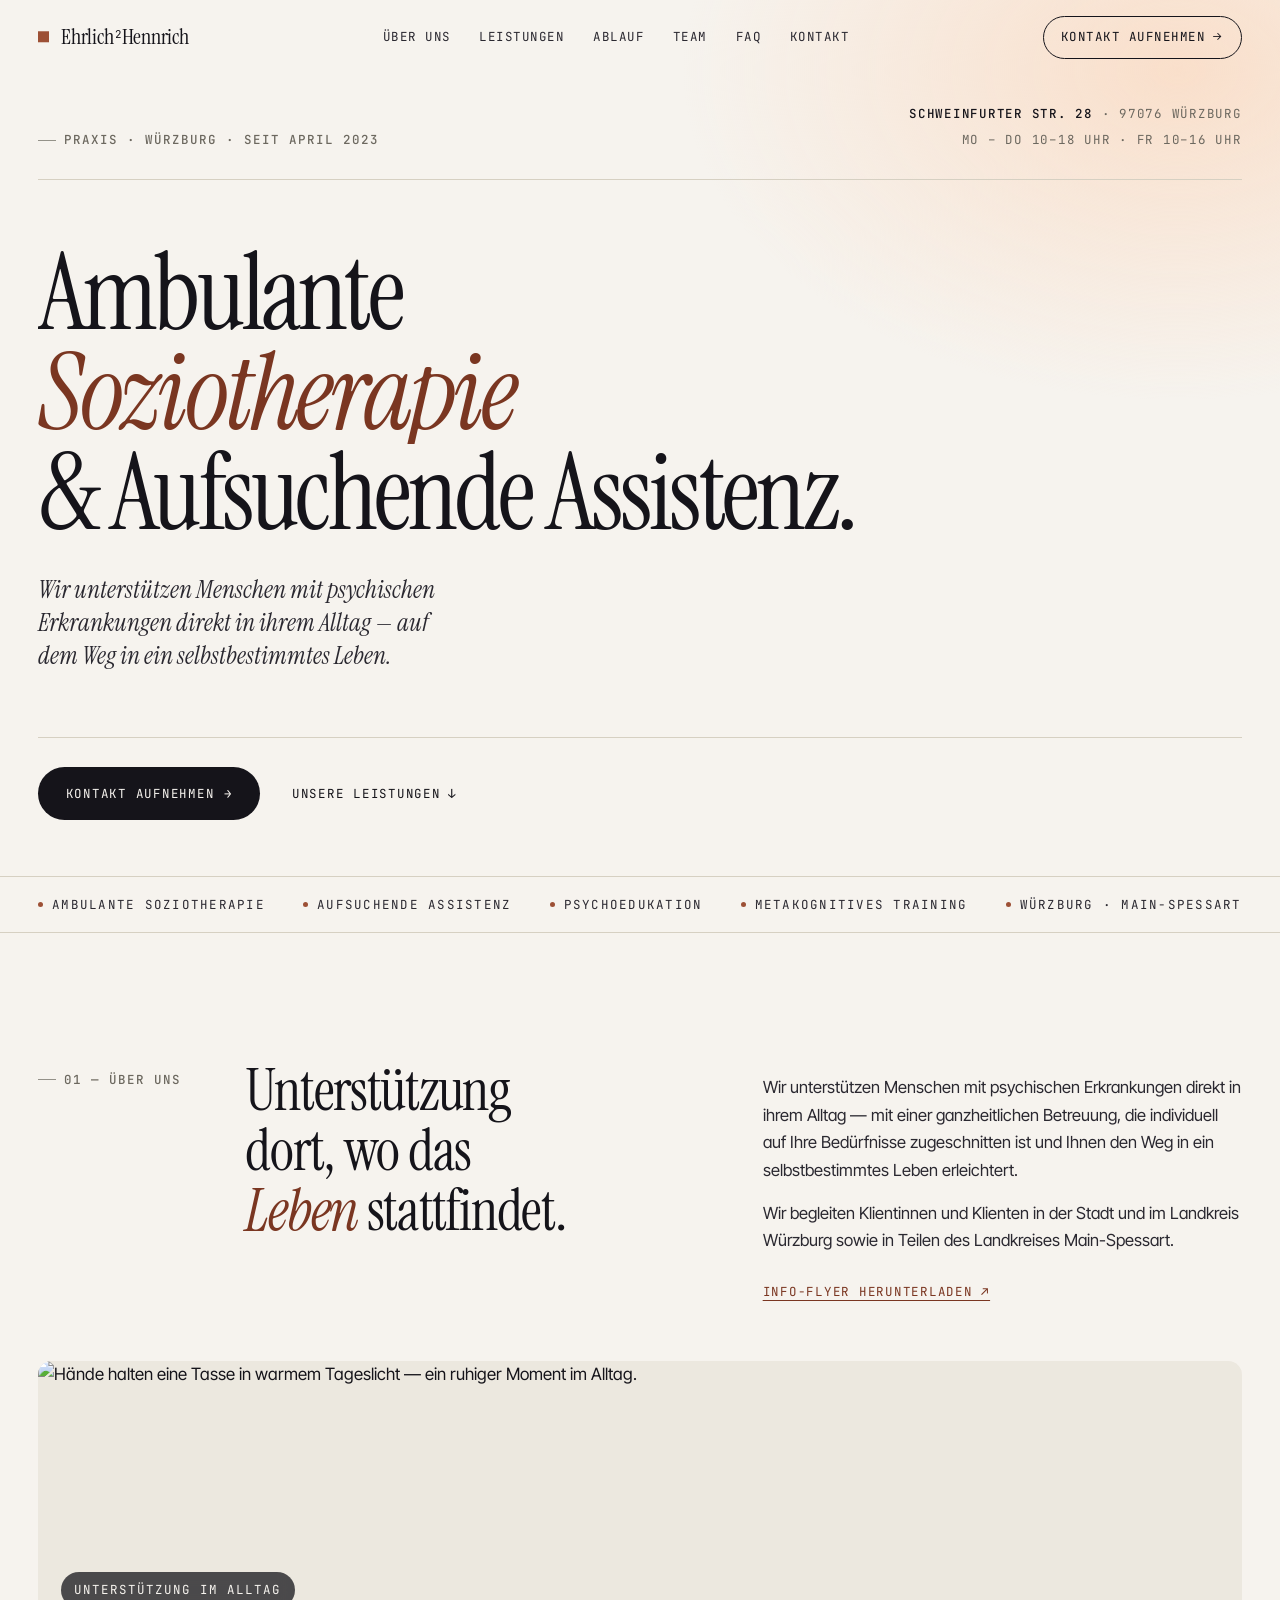
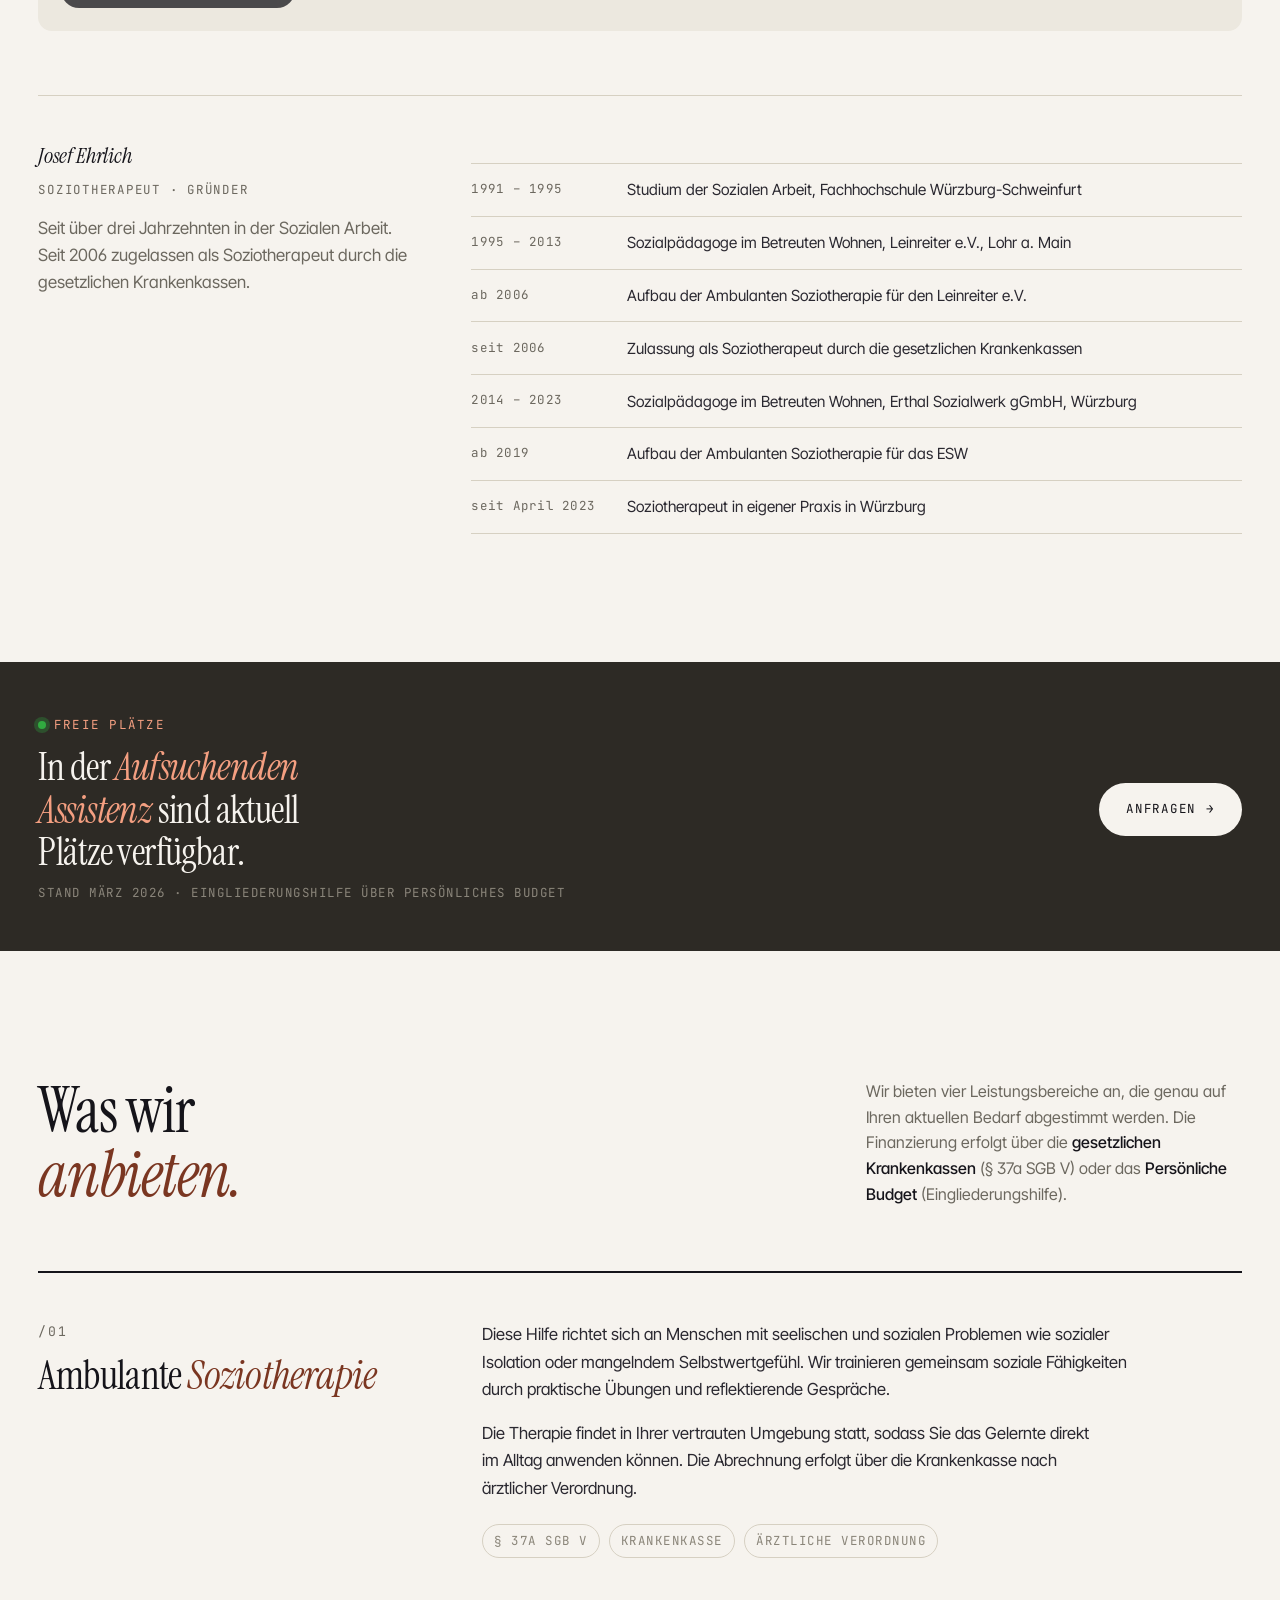
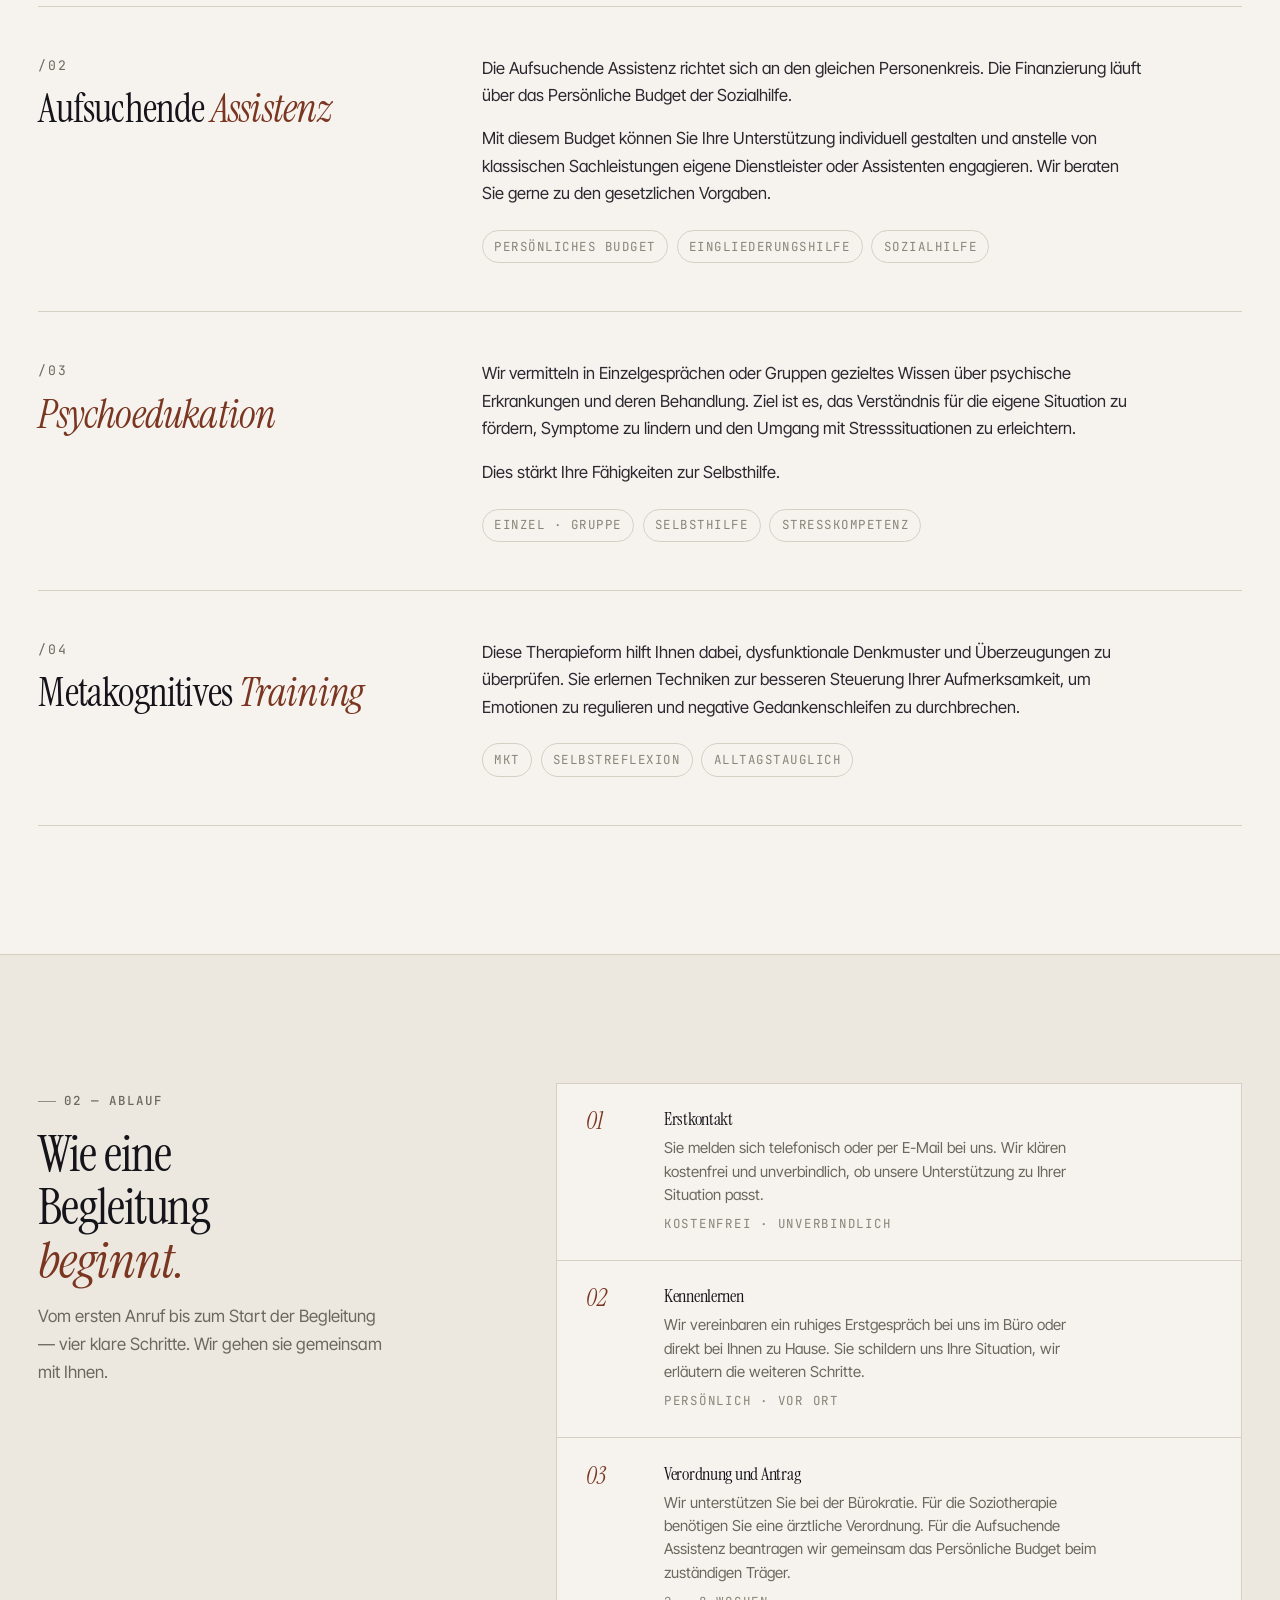
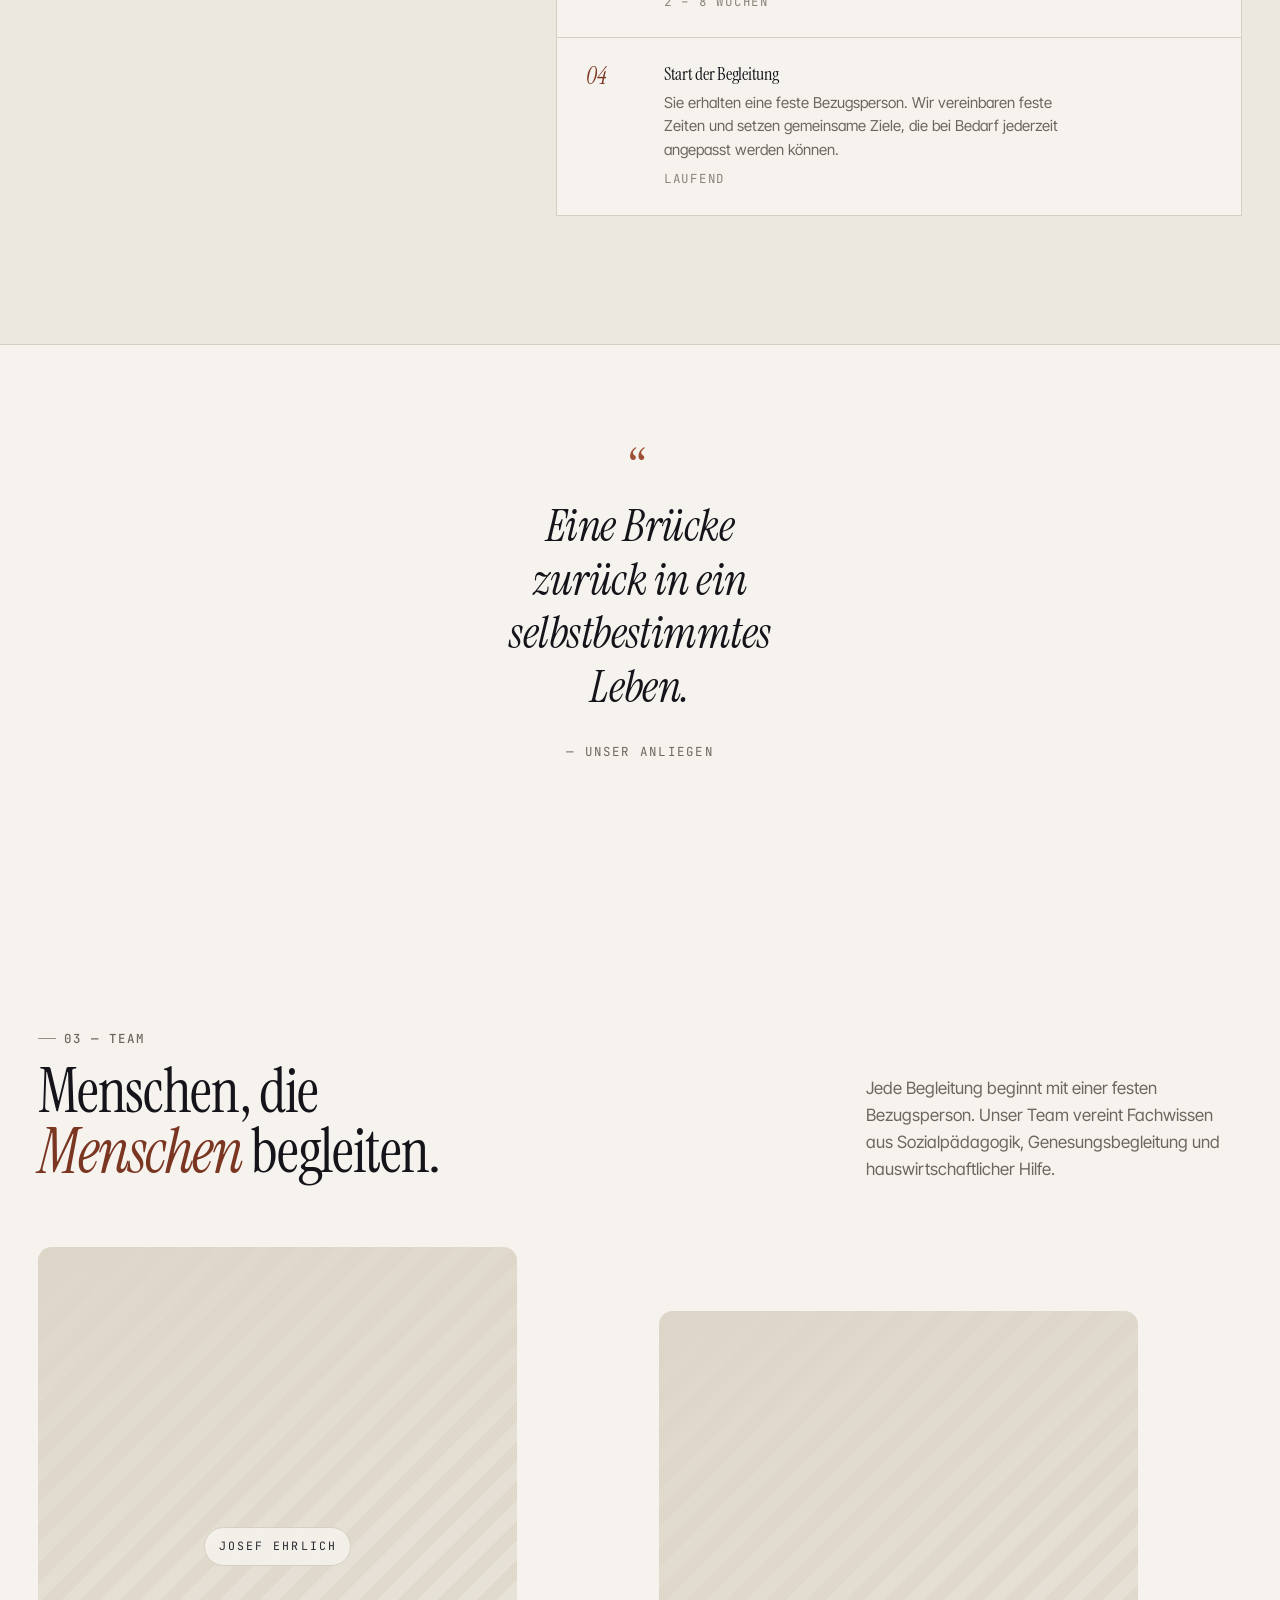
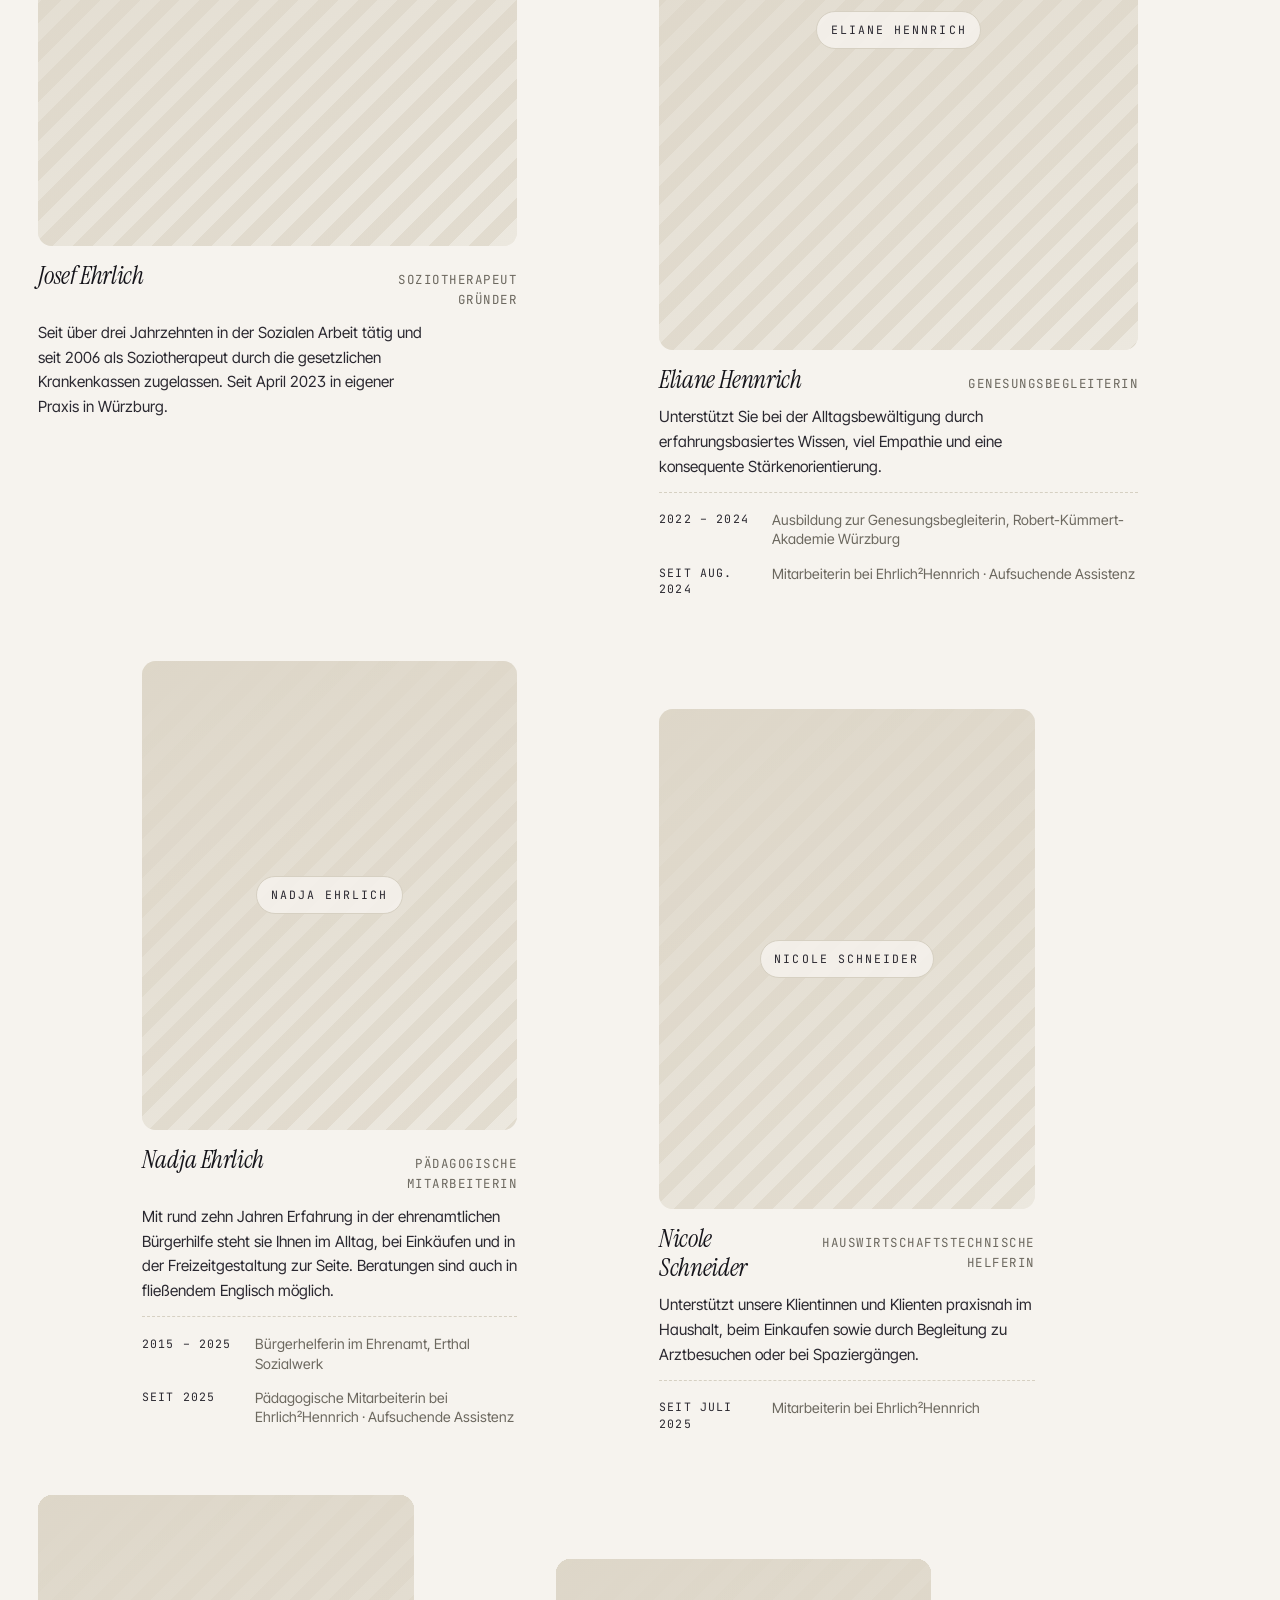
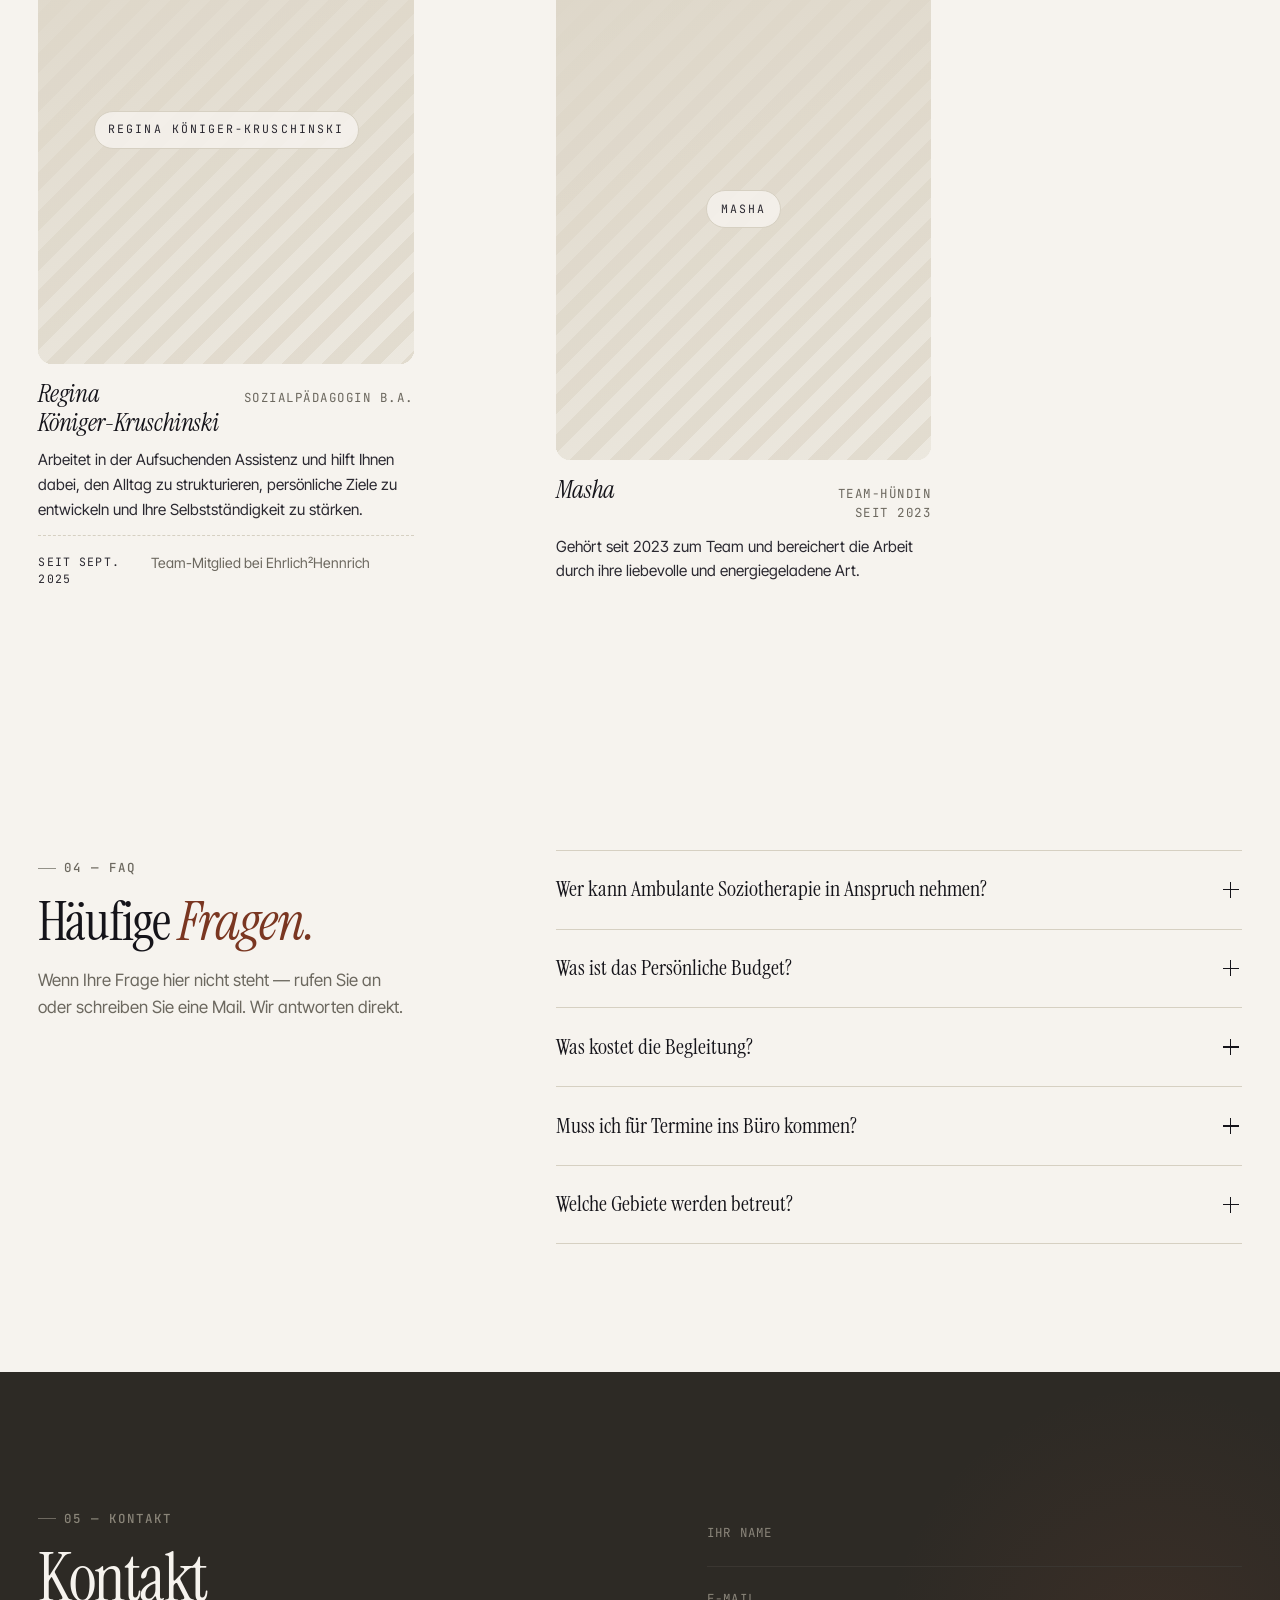
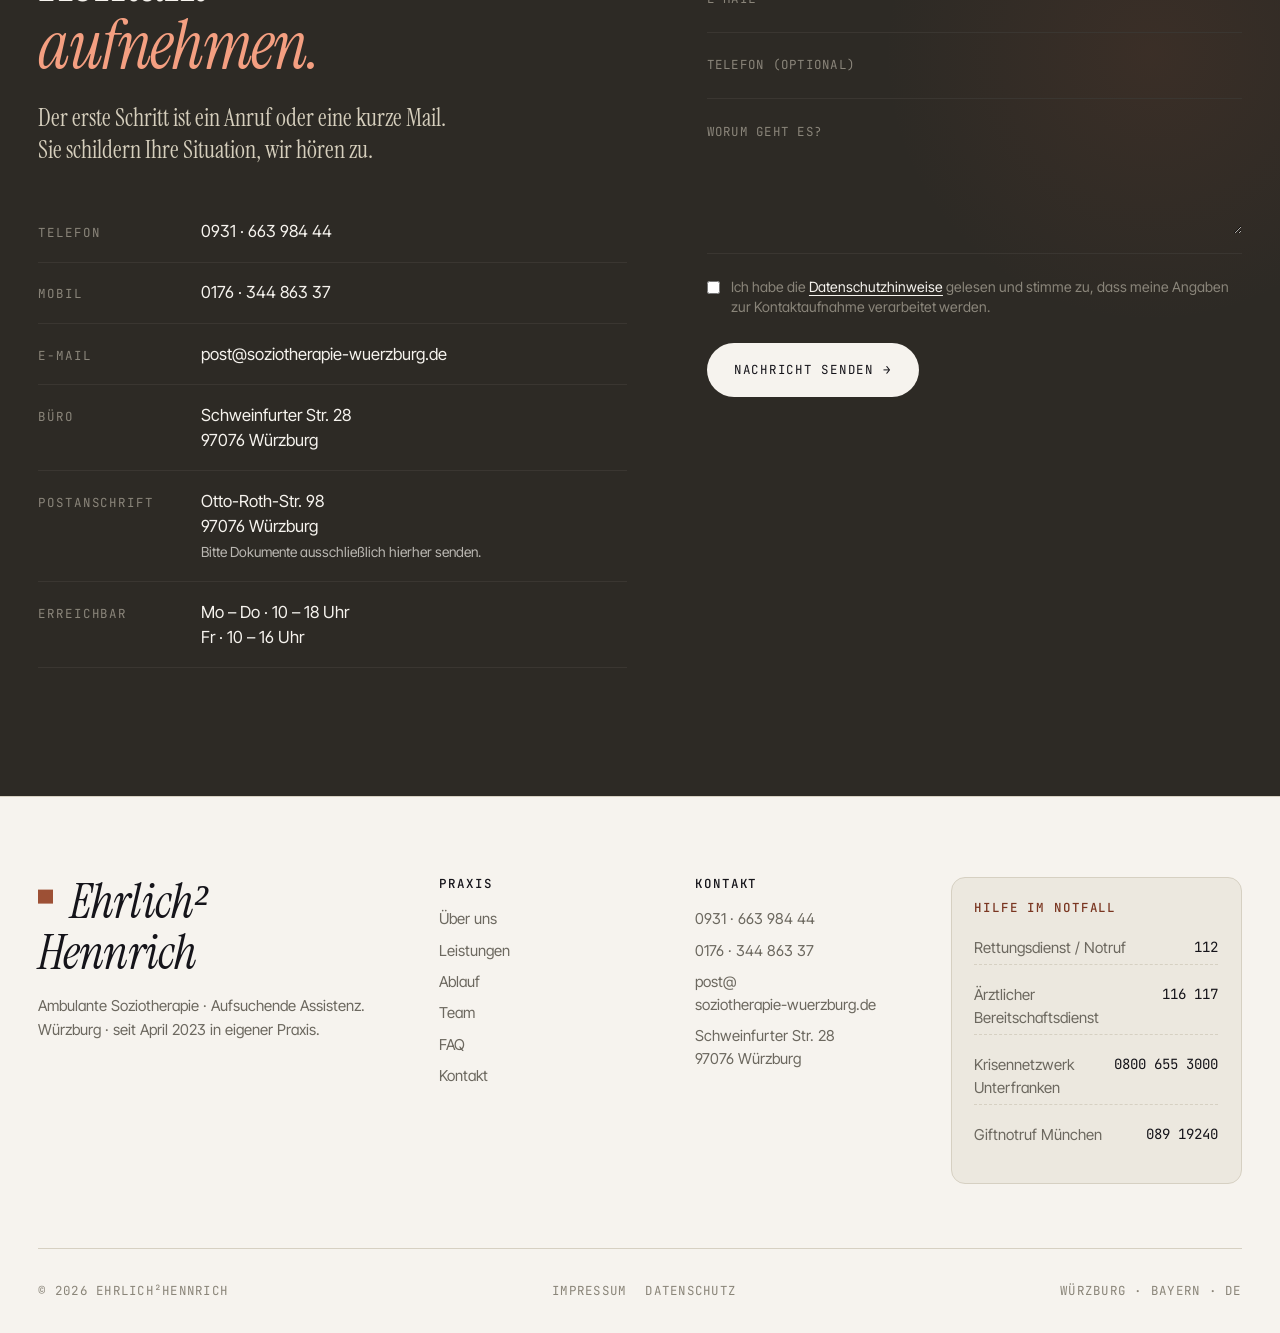
==== index.html @ b81508dc "Add files via upload" ====
<!doctype html>
<html lang="de">
  <head>
    <meta charset="UTF-8" />
    <meta name="viewport" content="width=device-width,initial-scale=1,viewport-fit=cover" />
    <title>Ehrlich²Hennrich — Ambulante Soziotherapie · Würzburg</title>
    <meta
      name="description"
      content="Ambulante Soziotherapie und Aufsuchende Assistenz in Würzburg. Begleitung im Alltag für Menschen mit psychischen Erkrankungen — Stadt und Landkreis Würzburg sowie Teile des Landkreises Main-Spessart."
    />
    <meta name="theme-color" content="#15141a" />

    <link rel="preconnect" href="https://fonts.googleapis.com" />
    <link rel="preconnect" href="https://fonts.gstatic.com" crossorigin />
    <link
      href="https://fonts.googleapis.com/css2?family=Instrument+Serif:ital@0;1&family=Inter+Tight:wght@400;500;600&family=JetBrains+Mono:wght@400;500&display=swap"
      rel="stylesheet"
    />

    <link rel="stylesheet" href="assets/css/site.css" />
  </head>
  <body>
    <!-- ================== HEADER ================== -->
    <header id="header" class="site-header">
      <nav class="nav" aria-label="Hauptnavigation">
        <a href="#top" class="logo" aria-label="Ehrlich²Hennrich — Startseite">
          <span class="sq" aria-hidden="true"></span>Ehrlich<sup>2</sup>Hennrich
        </a>
        <ul class="nav-links" id="navLinks">
          <li><a href="#about">Über uns</a></li>
          <li><a href="#leistungen">Leistungen</a></li>
          <li><a href="#ablauf">Ablauf</a></li>
          <li><a href="#team">Team</a></li>
          <li><a href="#faq">FAQ</a></li>
          <li><a href="#kontakt">Kontakt</a></li>
        </ul>
        <a href="#kontakt" class="nav-cta">Kontakt aufnehmen</a>
        <button class="burger" id="burger" aria-label="Menü öffnen" aria-expanded="false">
          <span></span><span></span><span></span>
        </button>
      </nav>
    </header>

    <!-- ================== HERO ================== -->
    <section class="hero" id="top">
      <div class="container">
        <div class="hero-top">
          <div class="left">
            <span class="eyebrow">Praxis · Würzburg · Seit April 2023</span>
          </div>
          <div class="right">
            <span><b>Schweinfurter Str. 28</b> · 97076 Würzburg</span>
            <span>Mo – Do 10–18 Uhr · Fr 10–16 Uhr</span>
          </div>
        </div>

        <div class="hero-headline">
          <h1>
            <span class="ln"><span>Ambulante</span></span>
            <span class="ln"><span><em>Soziotherapie</em></span></span>
            <span class="ln"><span>&amp; Aufsuchende Assistenz.</span></span>
          </h1>

          <p class="hero-lead reveal">
            Wir unterstützen Menschen mit psychischen Erkrankungen
            direkt in ihrem Alltag — auf dem Weg in ein selbstbestimmtes Leben.
          </p>
        </div>

        <div class="hero-foot reveal d1">
          <a href="#kontakt" class="btn btn-primary">
            Kontakt aufnehmen <span class="arr">→</span>
          </a>
          <a href="#leistungen" class="btn-link">Unsere Leistungen</a>
        </div>
      </div>
    </section>

    <!-- ================== TAG STRIP ================== -->
    <div class="tag-strip" aria-hidden="true">
      <div class="tag-strip-inner">
        <span class="pill">Ambulante Soziotherapie</span>
        <span class="pill">Aufsuchende Assistenz</span>
        <span class="pill">Psychoedukation</span>
        <span class="pill">Metakognitives Training</span>
        <span class="pill">Würzburg · Main-Spessart</span>
      </div>
    </div>


    <!-- ================== ÜBER UNS / APPROACH ================== -->
    <section id="about" class="approach">
      <div class="container">
        <div class="col-eyebrow"><span class="eyebrow">01 — Über uns</span></div>
        <div class="col-head">
          <h2 class="reveal">
            Unterstützung dort, wo das <em>Leben</em> stattfindet.
          </h2>
        </div>
        <div class="col-body">
          <p class="reveal d1">
            Wir unterstützen Menschen mit psychischen Erkrankungen
            direkt in ihrem Alltag — mit einer ganzheitlichen Betreuung,
            die individuell auf Ihre Bedürfnisse zugeschnitten ist und
            Ihnen den Weg in ein selbstbestimmtes Leben erleichtert.
          </p>
          <p class="reveal d2">
            Wir begleiten Klientinnen und Klienten in der Stadt und im
            Landkreis Würzburg sowie in Teilen des Landkreises Main-Spessart.
          </p>
          <p class="reveal d3" style="margin-top: 1.4rem;">
            <a href="https://drive.google.com/file/d/1LIPNJb8gRDfAdGiH6URKV86o5MUqcVG-/view?usp=drive_link"
               target="_blank" rel="noopener"
               style="font-family: var(--f-mono); font-size: var(--fs-xs); letter-spacing: .14em; text-transform: uppercase; color: var(--accent-ink); text-decoration: underline; text-underline-offset: 4px;">
              Info-Flyer herunterladen ↗
            </a>
          </p>
        </div>

        <!-- approach image -->
        <figure class="feature-image cinematic reveal" style="grid-column: 1 / -1; margin-top: 2.5rem;">
          <img
            src="https://images.unsplash.com/photo-1493809842364-78817add7ffb?w=2000&amp;q=80&amp;auto=format&amp;fit=crop"
            alt="Hände halten eine Tasse in warmem Tageslicht — ein ruhiger Moment im Alltag."
            loading="lazy"
          />
          <figcaption class="caption">Unterstützung im Alltag</figcaption>
        </figure>

        <div class="career">
          <div class="reveal">
            <h3>Josef Ehrlich</h3>
            <span class="sub">Soziotherapeut · Gründer</span>
            <p style="margin-top: .8rem; color: var(--muted); max-width: 38ch; line-height: 1.6;">
              Seit über drei Jahrzehnten in der Sozialen Arbeit. Seit 2006
              zugelassen als Soziotherapeut durch die gesetzlichen Krankenkassen.
            </p>
          </div>

          <ul class="reveal d1">
            <li><span class="yr">1991 – 1995</span><span>Studium der Sozialen Arbeit, Fachhochschule Würzburg-Schweinfurt</span></li>
            <li><span class="yr">1995 – 2013</span><span>Sozialpädagoge im Betreuten Wohnen, Leinreiter e.V., Lohr a. Main</span></li>
            <li><span class="yr">ab 2006</span><span>Aufbau der Ambulanten Soziotherapie für den Leinreiter e.V.</span></li>
            <li><span class="yr">seit 2006</span><span>Zulassung als Soziotherapeut durch die gesetzlichen Krankenkassen</span></li>
            <li><span class="yr">2014 – 2023</span><span>Sozialpädagoge im Betreuten Wohnen, Erthal Sozialwerk gGmbH, Würzburg</span></li>
            <li><span class="yr">ab 2019</span><span>Aufbau der Ambulanten Soziotherapie für das ESW</span></li>
            <li><span class="yr">seit April 2023</span><span>Soziotherapeut in eigener Praxis in Würzburg</span></li>
          </ul>
        </div>
      </div>
    </section>

    <!-- ================== AVAILABILITY BAND ================== -->
    <section class="availability" aria-label="Freie Plätze">
      <div class="container">
        <div>
          <span class="badge">Freie Plätze</span>
          <h3>In der <em>Aufsuchenden Assistenz</em> sind aktuell Plätze verfügbar.</h3>
          <div class="stand">Stand März 2026 · Eingliederungshilfe über Persönliches Budget</div>
        </div>
        <div class="cta">
          <a href="#kontakt" class="btn btn-light">
            Anfragen <span class="arr">→</span>
          </a>
        </div>
      </div>
    </section>

    <!-- ================== LEISTUNGEN ================== -->
    <section id="leistungen">
      <div class="container">
        <div class="services-head">
          <h2 class="reveal">
            Was wir<br /><em>anbieten.</em>
          </h2>
          <p class="meta reveal d1">
            Wir bieten vier Leistungsbereiche an, die genau auf Ihren
            aktuellen Bedarf abgestimmt werden. Die Finanzierung erfolgt
            über die <strong>gesetzlichen Krankenkassen</strong> (§ 37a SGB V)
            oder das <strong>Persönliche Budget</strong> (Eingliederungshilfe).
          </p>
        </div>

        <div class="services-list">
          <article class="service-detail reveal" id="soziotherapie">
            <header>
              <span class="num">/01</span>
              <h3>Ambulante <em>Soziotherapie</em></h3>
            </header>
            <div class="body">
              <p>
                Diese Hilfe richtet sich an Menschen mit seelischen und
                sozialen Problemen wie sozialer Isolation oder mangelndem
                Selbstwertgefühl. Wir trainieren gemeinsam soziale
                Fähigkeiten durch praktische Übungen und reflektierende
                Gespräche.
              </p>
              <p>
                Die Therapie findet in Ihrer vertrauten Umgebung statt,
                sodass Sie das Gelernte direkt im Alltag anwenden können.
                Die Abrechnung erfolgt über die Krankenkasse nach
                ärztlicher Verordnung.
              </p>
              <div class="tags">
                <span>§ 37a SGB V</span>
                <span>Krankenkasse</span>
                <span>Ärztliche Verordnung</span>
              </div>
            </div>
          </article>

          <article class="service-detail reveal" id="assistenz">
            <header>
              <span class="num">/02</span>
              <h3>Aufsuchende <em>Assistenz</em></h3>
            </header>
            <div class="body">
              <p>
                Die Aufsuchende Assistenz richtet sich an den gleichen
                Personenkreis. Die Finanzierung läuft über das
                Persönliche Budget der Sozialhilfe.
              </p>
              <p>
                Mit diesem Budget können Sie Ihre Unterstützung
                individuell gestalten und anstelle von klassischen
                Sachleistungen eigene Dienstleister oder Assistenten
                engagieren. Wir beraten Sie gerne zu den gesetzlichen
                Vorgaben.
              </p>
              <div class="tags">
                <span>Persönliches Budget</span>
                <span>Eingliederungshilfe</span>
                <span>Sozialhilfe</span>
              </div>
            </div>
          </article>

          <article class="service-detail reveal" id="psychoedukation">
            <header>
              <span class="num">/03</span>
              <h3><em>Psycho&shy;edukation</em></h3>
            </header>
            <div class="body">
              <p>
                Wir vermitteln in Einzelgesprächen oder Gruppen gezieltes
                Wissen über psychische Erkrankungen und deren Behandlung.
                Ziel ist es, das Verständnis für die eigene Situation zu
                fördern, Symptome zu lindern und den Umgang mit
                Stress&shy;situationen zu erleichtern.
              </p>
              <p>
                Dies stärkt Ihre Fähigkeiten zur Selbsthilfe.
              </p>
              <div class="tags">
                <span>Einzel · Gruppe</span>
                <span>Selbsthilfe</span>
                <span>Stress&shy;kompetenz</span>
              </div>
            </div>
          </article>

          <article class="service-detail reveal" id="mkt">
            <header>
              <span class="num">/04</span>
              <h3>Metakognitives <em>Training</em></h3>
            </header>
            <div class="body">
              <p>
                Diese Therapieform hilft Ihnen dabei, dysfunktionale
                Denkmuster und Überzeugungen zu überprüfen. Sie erlernen
                Techniken zur besseren Steuerung Ihrer Aufmerksamkeit,
                um Emotionen zu regulieren und negative Gedanken&shy;schleifen
                zu durchbrechen.
              </p>
              <div class="tags">
                <span>MKT</span>
                <span>Selbstreflexion</span>
                <span>Alltagstauglich</span>
              </div>
            </div>
          </article>
        </div>
      </div>
    </section>

    <!-- ================== PROCESS ================== -->
    <section id="ablauf" class="process">
      <div class="container">
        <div class="col-head">
          <span class="eyebrow">02 — Ablauf</span>
          <h2 class="reveal">
            Wie eine Begleitung <em>beginnt.</em>
          </h2>
          <p class="reveal d1">
            Vom ersten Anruf bis zum Start der Begleitung — vier klare
            Schritte. Wir gehen sie gemeinsam mit Ihnen.
          </p>
        </div>

        <div class="steps">
          <div class="step reveal" style="border-radius: 0px">
            <div class="num">01</div>
            <div>
              <h4>Erstkontakt</h4>
              <p>
                Sie melden sich telefonisch oder per E-Mail bei uns.
                Wir klären kostenfrei und unverbindlich, ob unsere
                Unterstützung zu Ihrer Situation passt.
              </p>
              <div class="when">Kostenfrei · Unverbindlich</div>
            </div>
          </div>
          <div class="step reveal d1">
            <div class="num">02</div>
            <div>
              <h4>Kennenlernen</h4>
              <p>
                Wir vereinbaren ein ruhiges Erstgespräch bei uns im
                Büro oder direkt bei Ihnen zu Hause. Sie schildern
                uns Ihre Situation, wir erläutern die weiteren Schritte.
              </p>
              <div class="when">Persönlich · Vor Ort</div>
            </div>
          </div>
          <div class="step reveal d2">
            <div class="num">03</div>
            <div>
              <h4>Verordnung und Antrag</h4>
              <p>
                Wir unterstützen Sie bei der Bürokratie. Für die
                Soziotherapie benötigen Sie eine ärztliche Verordnung.
                Für die Aufsuchende Assistenz beantragen wir gemeinsam
                das Persönliche Budget beim zuständigen Träger.
              </p>
              <div class="when">2 – 8 Wochen</div>
            </div>
          </div>
          <div class="step reveal d3">
            <div class="num">04</div>
            <div>
              <h4>Start der Begleitung</h4>
              <p>
                Sie erhalten eine feste Bezugsperson. Wir vereinbaren
                feste Zeiten und setzen gemeinsame Ziele, die bei Bedarf
                jederzeit angepasst werden können.
              </p>
              <div class="when">Laufend</div>
            </div>
          </div>
        </div>
      </div>
    </section>

    <!-- ================== QUOTE ================== -->
    <section class="quote-band" aria-label="Leitsatz">
      <div class="container">
        <blockquote class="quote reveal">
          <span class="mark" aria-hidden="true">“</span>
          <p>
            Eine Brücke zurück in ein <em>selbstbestimmtes Leben.</em>
          </p>
          <span class="by">— Unser Anliegen</span>
        </blockquote>
      </div>
    </section>

    <!-- ================== TEAM ================== -->
    <section id="team" class="team">
      <div class="container">
        <div class="head">
          <div class="left">
            <span class="eyebrow">03 — Team</span>
            <h2 class="reveal">
              Menschen, die<br /><em>Menschen</em> begleiten.
            </h2>
          </div>
          <div class="right reveal d1">
            <p>
              Jede Begleitung beginnt mit einer festen Bezugsperson.
              Unser Team vereint Fachwissen aus Sozialpädagogik,
              Genesungs&shy;begleitung und hauswirtschaftlicher Hilfe.
            </p>
          </div>
        </div>

        <div class="team-grid">
          <article class="member reveal">
            <div class="portrait">
              <div class="ph"><span class="lbl">Josef Ehrlich</span></div>
            </div>
            <div class="info">
              <h3>Josef Ehrlich</h3>
              <span class="role">Soziotherapeut<br />Gründer</span>
            </div>
            <p class="bio">
              Seit über drei Jahrzehnten in der Sozialen Arbeit tätig
              und seit 2006 als Soziotherapeut durch die gesetzlichen
              Krankenkassen zugelassen. Seit April 2023 in eigener
              Praxis in Würzburg.
            </p>
          </article>

          <article class="member reveal d1">
            <div class="portrait tall">
              <div class="ph"><span class="lbl">Eliane Hennrich</span></div>
            </div>
            <div class="info">
              <h3>Eliane Hennrich</h3>
              <span class="role">Genesungs&shy;&shy;begleiterin</span>
            </div>
            <p class="bio">
              Unterstützt Sie bei der Alltagsbewältigung durch
              erfahrungs&shy;basiertes Wissen, viel Empathie und eine
              konsequente Stärken&shy;orientierung.
            </p>
            <ul class="member-cv">
              <li><span class="yr">2022 – 2024</span><span>Ausbildung zur Genesungs&shy;begleiterin, Robert-Kümmert-Akademie Würzburg</span></li>
              <li><span class="yr">seit Aug. 2024</span><span>Mitarbeiterin bei Ehrlich²Hennrich · Aufsuchende Assistenz</span></li>
            </ul>
          </article>

          <article class="member reveal d2">
            <div class="portrait">
              <div class="ph"><span class="lbl">Nadja Ehrlich</span></div>
            </div>
            <div class="info">
              <h3>Nadja Ehrlich</h3>
              <span class="role">Pädagogische<br />Mitarbeiterin</span>
            </div>
            <p class="bio">
              Mit rund zehn Jahren Erfahrung in der ehrenamtlichen
              Bürgerhilfe steht sie Ihnen im Alltag, bei Einkäufen und
              in der Freizeit&shy;gestaltung zur Seite. Beratungen sind
              auch in fließendem Englisch möglich.
            </p>
            <ul class="member-cv">
              <li><span class="yr">2015 – 2025</span><span>Bürger&shy;helferin im Ehrenamt, Erthal Sozialwerk</span></li>
              <li><span class="yr">seit 2025</span><span>Pädagogische Mitarbeiterin bei Ehrlich²Hennrich · Aufsuchende Assistenz</span></li>
            </ul>
          </article>

          <article class="member reveal d3">
            <div class="portrait tall">
              <div class="ph"><span class="lbl">Nicole Schneider</span></div>
            </div>
            <div class="info">
              <h3>Nicole Schneider</h3>
              <span class="role">Hauswirtschafts&shy;technische Helferin</span>
            </div>
            <p class="bio">
              Unterstützt unsere Klientinnen und Klienten praxisnah im
              Haushalt, beim Einkaufen sowie durch Begleitung zu
              Arztbesuchen oder bei Spaziergängen.
            </p>
            <ul class="member-cv">
              <li><span class="yr">seit Juli 2025</span><span>Mitarbeiterin bei Ehrlich²Hennrich</span></li>
            </ul>
          </article>

          <article class="member reveal">
            <div class="portrait">
              <div class="ph"><span class="lbl">Regina Königer-Kruschinski</span></div>
            </div>
            <div class="info">
              <h3>Regina<br />Königer-Kruschinski</h3>
              <span class="role">Sozialpädagogin B.A.</span>
            </div>
            <p class="bio">
              Arbeitet in der Aufsuchenden Assistenz und hilft Ihnen
              dabei, den Alltag zu strukturieren, persönliche Ziele zu
              entwickeln und Ihre Selbst&shy;ständigkeit zu stärken.
            </p>
            <ul class="member-cv">
              <li><span class="yr">seit Sept. 2025</span><span>Team-Mitglied bei Ehrlich²Hennrich</span></li>
            </ul>
          </article>

          <article class="member reveal d1">
            <div class="portrait tall">
              <div class="ph"><span class="lbl">Masha</span></div>
            </div>
            <div class="info">
              <h3>Masha</h3>
              <span class="role">Team-Hündin<br />seit 2023</span>
            </div>
            <p class="bio">
              Gehört seit 2023 zum Team und bereichert die Arbeit durch
              ihre liebevolle und energie&shy;geladene Art.
            </p>
          </article>
        </div>
      </div>
    </section>

    <!-- ================== FAQ ================== -->
    <section id="faq" class="faq">
      <div class="container">
        <div class="col-head">
          <span class="eyebrow">04 — FAQ</span>
          <h2 class="reveal" style="margin-top:1rem">
            Häufige <em>Fragen.</em>
          </h2>
          <p class="sub reveal d1">
            Wenn Ihre Frage hier nicht steht — rufen Sie an oder schreiben
            Sie eine Mail. Wir antworten direkt.
          </p>
        </div>

        <div class="col-list">
          <details class="qa">
            <summary>
              <span>Wer kann Ambulante Soziotherapie in Anspruch nehmen?</span>
              <span class="toggle" aria-hidden="true"></span>
            </summary>
            <div class="ans">
              Menschen mit seelischen und sozialen Problemen. Die
              Soziotherapie wird über die gesetzliche Krankenkasse
              finanziert und setzt eine ärztliche Verordnung voraus.
            </div>
          </details>
          <details class="qa">
            <summary>
              <span>Was ist das Persönliche Budget?</span>
              <span class="toggle" aria-hidden="true"></span>
            </summary>
            <div class="ans">
              Eine Leistung, die meist von der Sozialhilfe bereitgestellt
              wird und anstelle von Sachleistungen gewährt wird. Sie
              können damit individuelle Hilfen wie Assistenzen oder
              Fahrdienste eigenverantwortlich finanzieren.
            </div>
          </details>
          <details class="qa">
            <summary>
              <span>Was kostet die Begleitung?</span>
              <span class="toggle" aria-hidden="true"></span>
            </summary>
            <div class="ans">
              Für Sie fallen in der Regel keine Kosten an. Wir helfen
              Ihnen umfassend bei der Beantragung der entsprechenden
              Mittel über die Krankenkasse oder das Persönliche Budget.
            </div>
          </details>
          <details class="qa">
            <summary>
              <span>Muss ich für Termine ins Büro kommen?</span>
              <span class="toggle" aria-hidden="true"></span>
            </summary>
            <div class="ans">
              Nein. Unsere Hilfen sind aufsuchende Leistungen. Wir
              besuchen Sie zu Hause oder treffen uns an einem Ort, an
              dem Sie sich wohlfühlen. Termine in unserem Büro sind
              selbstverständlich ebenfalls möglich.
            </div>
          </details>
          <details class="qa">
            <summary>
              <span>Welche Gebiete werden betreut?</span>
              <span class="toggle" aria-hidden="true"></span>
            </summary>
            <div class="ans">
              Wir sind im Stadtgebiet und Landkreis Würzburg sowie in
              angrenzenden Teilen des Landkreises Main-Spessart tätig.
            </div>
          </details>
        </div>
      </div>
    </section>

    <!-- ================== KONTAKT ================== -->
    <section class="contact" id="kontakt">
      <div class="container">
        <div>
          <span class="eyebrow">05 — Kontakt</span>
          <h2>Kontakt<br /><em>aufnehmen.</em></h2>
          <p class="lead">
            Der erste Schritt ist ein Anruf oder eine kurze Mail.
            Sie schildern Ihre Situation, wir hören zu.
          </p>

          <ul class="contact-info">
            <li>
              <span class="k">Telefon</span>
              <a class="v" href="tel:+4993166398444">0931 · 663 984 44</a>
            </li>
            <li>
              <span class="k">Mobil</span>
              <a class="v" href="tel:+4917634486337">0176 · 344 863 37</a>
            </li>
            <li>
              <span class="k">E-Mail</span>
              <a class="v" href="mailto:post@soziotherapie-wuerzburg.de">post@soziotherapie-wuerzburg.de</a>
            </li>
            <li>
              <span class="k">Büro</span>
              <span class="v">Schweinfurter Str. 28<br />97076 Würzburg</span>
            </li>
            <li>
              <span class="k">Post&shy;anschrift</span>
              <span class="v">Otto-Roth-Str. 98<br />97076 Würzburg<br /><small style="opacity:.7">Bitte Dokumente ausschließlich hierher senden.</small></span>
            </li>
            <li>
              <span class="k">Erreichbar</span>
              <span class="v">Mo – Do · 10 – 18 Uhr<br />Fr · 10 – 16 Uhr</span>
            </li>
          </ul>
        </div>

        <form id="contactForm" novalidate>
          <div class="field">
            <label for="n">Ihr Name</label>
            <input id="n" type="text" autocomplete="name" required />
          </div>
          <div class="field">
            <label for="e">E-Mail</label>
            <input id="e" type="email" autocomplete="email" required />
          </div>
          <div class="field">
            <label for="t">Telefon (optional)</label>
            <input id="t" type="tel" autocomplete="tel" />
          </div>
          <div class="field">
            <label for="m">Worum geht es?</label>
            <textarea id="m" rows="4" required></textarea>
          </div>
          <label class="consent">
            <input type="checkbox" required />
            <span>
              Ich habe die <a href="pages/datenschutz.html">Datenschutz&shy;hinweise</a>
              gelesen und stimme zu, dass meine Angaben zur
              Kontakt&shy;aufnahme verarbeitet werden.
            </span>
          </label>
          <button type="submit" class="btn btn-light">
            Nachricht senden <span class="arr">→</span>
          </button>
        </form>
      </div>
    </section>

    <!-- ================== FOOTER ================== -->
    <footer class="site-footer">
      <div class="footer-grid">
        <div class="footer-brand">
          <h3><span class="sq" aria-hidden="true"></span>Ehrlich²<br />Hennrich</h3>
          <p>
            Ambulante Soziotherapie · Aufsuchende Assistenz.
            Würzburg · seit April 2023 in eigener Praxis.
          </p>
        </div>

        <div>
          <h4>Praxis</h4>
          <ul>
            <li><a href="#about">Über uns</a></li>
            <li><a href="#leistungen">Leistungen</a></li>
            <li><a href="#ablauf">Ablauf</a></li>
            <li><a href="#team">Team</a></li>
            <li><a href="#faq">FAQ</a></li>
            <li><a href="#kontakt">Kontakt</a></li>
          </ul>
        </div>

        <div>
          <h4>Kontakt</h4>
          <ul>
            <li><a href="tel:+4993166398444">0931 · 663 984 44</a></li>
            <li><a href="tel:+4917634486337">0176 · 344 863 37</a></li>
            <li><a href="mailto:post@soziotherapie-wuerzburg.de">post@<br />soziotherapie-wuerzburg.de</a></li>
            <li>Schweinfurter Str. 28<br />97076 Würzburg</li>
          </ul>
        </div>

        <aside class="notfall-card" aria-label="Hilfe im Notfall">
          <h4>Hilfe im Notfall</h4>
          <ul>
            <li><span>Rettungsdienst / Notruf</span><a href="tel:112">112</a></li>
            <li><span>Ärztlicher Bereitschaftsdienst</span><a href="tel:116117">116 117</a></li>
            <li><span>Krisennetzwerk Unterfranken</span><a href="tel:08006553000">0800 655 3000</a></li>
            <li><span>Giftnotruf München</span><a href="tel:08919240">089 19240</a></li>
          </ul>
        </aside>
      </div>

      <div class="footer-bottom">
        <span>© 2026 Ehrlich²Hennrich</span>
        <span class="legal">
          <a href="pages/impressum.html">Impressum</a>
          <a href="pages/datenschutz.html">Datenschutz</a>
        </span>
        <span>Würzburg · Bayern · DE</span>
      </div>
    </footer>

    <script src="assets/js/site.js"></script>
  </body>
</html>
---- assets/css/site.css ----
/* ============================================
   Ehrlich²Hennrich — Soziotherapie Würzburg
   Mobile-first stylesheet
   ============================================ */

/* ---------- Reset ---------- */
*, *::before, *::after { box-sizing: border-box; margin: 0; padding: 0; }
html { -webkit-text-size-adjust: 100%; scroll-behavior: smooth; }
img, svg, video { display: block; max-width: 100%; height: auto; }
button { font: inherit; color: inherit; background: none; border: 0; cursor: pointer; }
a { color: inherit; text-decoration: none; }
ul { list-style: none; }
input, textarea, select { font: inherit; color: inherit; }

/* ---------- Tokens ---------- */
:root {
  /* Neutrals — warm, low chroma */
  --paper:      #f6f3ee;
  --paper-2:    #ece8df;
  --paper-3:    #ddd6c8;
  --line:       #d6d0c2;
  --line-soft:  #e6e1d5;
  --ink:        #15141a;
  --ink-2:      #2a2830;
  --muted:      #6c685f;
  --muted-2:    #8a8579;

  /* Accent — refined terracotta */
  --accent:      oklch(0.52 0.11 40);
  --accent-ink:  oklch(0.42 0.10 38);
  --accent-soft: oklch(0.92 0.04 60);

  /* Type */
  --f-display: "Instrument Serif", "Source Serif 4", Georgia, serif;
  --f-body:    "Inter Tight", "Inter", system-ui, -apple-system, sans-serif;
  --f-mono:    "JetBrains Mono", ui-monospace, monospace;

  /* Type scale — fluid, mobile-first */
  --fs-xs:   clamp(0.72rem, 0.70rem + 0.10vw, 0.78rem);
  --fs-sm:   clamp(0.86rem, 0.83rem + 0.15vw, 0.94rem);
  --fs-base: clamp(0.98rem, 0.94rem + 0.20vw, 1.06rem);
  --fs-lg:   clamp(1.08rem, 1.02rem + 0.30vw, 1.28rem);
  --fs-xl:   clamp(1.40rem, 1.18rem + 1.10vw, 2.00rem);
  --fs-2xl:  clamp(1.80rem, 1.40rem + 2.00vw, 3.20rem);
  --fs-3xl:  clamp(2.20rem, 1.70rem + 2.80vw, 4.40rem);
  --fs-4xl:  clamp(2.60rem, 1.80rem + 4.50vw, 6.80rem);

  /* Layout (mobile defaults) */
  --maxw:    1280px;
  --gutter:  1.2rem;
  --section: 4rem;
  --radius:  3px;
  --radius-lg: 14px;

  /* Motion */
  --e-out: cubic-bezier(0.16, 1, 0.3, 1);
  --e-io:  cubic-bezier(0.7, 0, 0.2, 1);
}

@media (min-width: 640px)  { :root { --gutter: 1.6rem; --section: 5rem; } }
@media (min-width: 900px)  { :root { --gutter: 2.0rem; --section: 6.5rem; } }
@media (min-width: 1200px) { :root { --gutter: 2.4rem; --section: 8rem;  } }

/* ---------- Base ---------- */
html, body { background: var(--paper); color: var(--ink); }
body {
  font-family: var(--f-body);
  font-size: var(--fs-base);
  line-height: 1.6;
  font-feature-settings: "ss01", "cv11";
  -webkit-font-smoothing: antialiased;
  text-rendering: optimizeLegibility;
  overflow-x: hidden;
}

h1, h2, h3, h4 {
  font-family: var(--f-display);
  font-weight: 400;
  letter-spacing: -0.015em;
  line-height: 1.05;
  color: var(--ink);
  text-wrap: balance;
}
h1 { font-size: var(--fs-4xl); letter-spacing: -0.028em; line-height: 1; }
h2 { font-size: var(--fs-3xl); letter-spacing: -0.022em; line-height: 1.02; }
h3 { font-size: var(--fs-xl);  line-height: 1.15; }
h4 { font-size: var(--fs-lg);  line-height: 1.2;  }
em { font-style: italic; }
p  { max-width: 64ch; text-wrap: pretty; }

::selection { background: var(--ink); color: var(--paper); }
:focus-visible { outline: 2px solid var(--accent); outline-offset: 3px; border-radius: 2px; }

/* ---------- Utility ---------- */
.container {
  width: 100%;
  max-width: var(--maxw);
  margin: 0 auto;
  padding: 0 var(--gutter);
}
section { padding: var(--section) 0; position: relative; }

.eyebrow {
  font-family: var(--f-mono);
  font-size: var(--fs-xs);
  letter-spacing: 0.16em;
  text-transform: uppercase;
  color: var(--muted);
  font-weight: 500;
  display: inline-flex; align-items: center; gap: .6em;
}
.eyebrow::before {
  content: "";
  width: 18px; height: 1px; background: currentColor; opacity: .7;
}
.eyebrow.no-rule::before { display: none; }

.rule { height: 1px; background: var(--line); border: 0; }

/* ---------- Reveal hook ---------- */
.reveal { opacity: 0; transform: translateY(14px); transition: opacity .9s var(--e-out), transform .9s var(--e-out); }
.reveal.in { opacity: 1; transform: none; }
.reveal.d1 { transition-delay: .08s; }
.reveal.d2 { transition-delay: .16s; }
.reveal.d3 { transition-delay: .24s; }
.reveal.d4 { transition-delay: .32s; }

@media (prefers-reduced-motion: reduce) {
  *, *::before, *::after { animation-duration: .01ms !important; transition-duration: .01ms !important; }
  .reveal { opacity: 1; transform: none; }
}

/* =====================================================
   HEADER / NAV — mobile-first
   ===================================================== */
.site-header {
  position: fixed; top: 0; left: 0; right: 0; z-index: 100;
  padding: .85rem var(--gutter);
  transition: padding .35s var(--e-io), background .35s ease, border-color .35s ease;
  border-bottom: 1px solid transparent;
  background: color-mix(in oklch, var(--paper) 70%, transparent);
  backdrop-filter: saturate(140%) blur(12px);
  -webkit-backdrop-filter: saturate(140%) blur(12px);
}
.site-header.scrolled {
  padding: .65rem var(--gutter);
  background: color-mix(in oklch, var(--paper) 88%, transparent);
  border-bottom-color: var(--line-soft);
}
.nav {
  display: flex;
  align-items: center;
  justify-content: space-between;
  gap: 1rem;
  max-width: var(--maxw); margin: 0 auto;
}
.logo {
  font-family: var(--f-display);
  font-size: 1.2rem;
  font-weight: 400;
  letter-spacing: -0.01em;
  display: inline-flex; align-items: baseline; gap: 0.05em;
  white-space: nowrap;
}
.logo .sq {
  display: inline-block; width: .5em; height: .5em;
  background: var(--accent);
  margin-right: .5em; transform: translateY(-.08em);
}
.logo sup {
  font-family: var(--f-mono); font-size: .5em; font-weight: 400;
  transform: translateY(-.6em); display: inline-block;
}
.logo em  { font-style: italic; }

.nav-links {
  position: fixed; inset: 0;
  display: flex; flex-direction: column;
  justify-content: center; align-items: center;
  gap: 1.5rem;
  background: var(--ink); color: var(--paper);
  font-family: var(--f-mono);
  font-size: 1.1rem;
  letter-spacing: 0.12em;
  text-transform: uppercase;
  transform: translateY(-100%);
  transition: transform .55s var(--e-io);
  z-index: 90;
}
.nav-links.open { transform: translateY(0); }
.nav-links a { padding: .5rem 0; position: relative; }
.nav-links a.active { color: oklch(0.78 0.11 40); }

.nav-cta { display: none; }

.burger {
  display: inline-block;
  width: 26px; height: 18px; position: relative;
  z-index: 101;
}
.burger span {
  position: absolute; left: 0; right: 0; height: 1.5px;
  background: currentColor;
  transition: transform .35s var(--e-io), opacity .25s, background .25s;
}
.burger span:nth-child(1) { top: 2px; }
.burger span:nth-child(2) { top: 50%; }
.burger span:nth-child(3) { bottom: 2px; }
.burger[aria-expanded="true"] { color: var(--paper); position: fixed; right: var(--gutter); top: 1rem; }
.burger[aria-expanded="true"] span:nth-child(1) { top: 50%; transform: rotate(45deg); }
.burger[aria-expanded="true"] span:nth-child(2) { opacity: 0; }
.burger[aria-expanded="true"] span:nth-child(3) { bottom: 50%; transform: rotate(-45deg); }

@media (min-width: 900px) {
  .site-header { padding: 1rem var(--gutter); background: transparent; backdrop-filter: none; -webkit-backdrop-filter: none; }
  .site-header.scrolled {
    padding: .7rem var(--gutter);
    background: color-mix(in oklch, var(--paper) 80%, transparent);
    backdrop-filter: saturate(140%) blur(14px);
    -webkit-backdrop-filter: saturate(140%) blur(14px);
  }
  .nav {
    display: grid;
    grid-template-columns: auto 1fr auto;
    align-items: center;
    gap: 1.5rem;
  }
  .logo { font-size: 1.35rem; }
  .nav-links {
    position: static; inset: auto;
    flex-direction: row;
    justify-content: center;
    align-items: center;
    gap: 1.8rem;
    background: none;
    color: var(--ink-2);
    font-size: var(--fs-xs);
    transform: none;
    transition: none;
  }
  .nav-links a { padding: .4rem 0; transition: opacity .25s; }
  .nav-links a::after {
    content: ""; position: absolute; left: 0; right: 0; bottom: 0;
    height: 1px; background: currentColor;
    transform: scaleX(0); transform-origin: right;
    transition: transform .5s var(--e-out);
  }
  .nav-links a:hover::after { transform: scaleX(1); transform-origin: left; }
  .nav-links a.active { color: var(--accent-ink); }
  .nav-links a.active::after { transform: scaleX(1); background: var(--accent); }
  .nav-cta {
    display: inline-flex; align-items: center; gap: .55em;
    font-family: var(--f-mono);
    font-size: var(--fs-xs);
    letter-spacing: 0.12em;
    text-transform: uppercase;
    border: 1px solid var(--ink);
    padding: .65rem 1.05rem;
    border-radius: 999px;
    transition: background .25s, color .25s;
  }
  .nav-cta::after {
    content: "→"; font-family: var(--f-body); font-size: .9em;
    transition: transform .35s var(--e-out);
  }
  .nav-cta:hover { background: var(--ink); color: var(--paper); }
  .nav-cta:hover::after { transform: translateX(3px); }
  .burger { display: none; }
}

/* =====================================================
   BUTTONS
   ===================================================== */
.btn {
  display: inline-flex; align-items: center; gap: .6rem;
  padding: 1rem 1.5rem;
  font-family: var(--f-mono);
  font-size: var(--fs-xs);
  letter-spacing: 0.14em;
  text-transform: uppercase;
  border-radius: 999px;
  transition: background .3s var(--e-io), color .3s, transform .3s var(--e-io);
  min-height: 44px;
}
@media (min-width: 640px) { .btn { padding: 1.05rem 1.7rem; } }
.btn .arr { display: inline-block; transition: transform .35s var(--e-out); }
.btn:hover .arr { transform: translateX(4px); }
.btn-primary { background: var(--ink); color: var(--paper); }
.btn-primary:hover { background: var(--accent); }
.btn-outline { border: 1px solid var(--ink); color: var(--ink); }
.btn-outline:hover { background: var(--ink); color: var(--paper); }
.btn-light { background: var(--paper); color: var(--ink); }
.btn-light:hover { background: var(--accent); color: var(--paper); }

/* =====================================================
   HERO v3 — typografisch, kein Foto
   ===================================================== */
.hero {
  min-height: 88svh;
  padding: 6rem 0 2.5rem;
  display: flex;
  align-items: stretch;
  position: relative;
  overflow: hidden;
  background:
    radial-gradient(900px 600px at 92% 8%, var(--accent-soft) 0%, transparent 55%),
    var(--paper);
}

.hero .container {
  width: 100%; position: relative; z-index: 2;
  display: flex;
  flex-direction: column;
  gap: 2rem;
}

/* Top info strip */
.hero-top {
  display: flex;
  flex-direction: column;
  gap: .8rem;
  padding-bottom: 1.4rem;
  border-bottom: 1px solid var(--line);
}
.hero-top .eyebrow { font-size: var(--fs-xs); }
.hero-top .right {
  font-family: var(--f-mono);
  font-size: var(--fs-xs);
  letter-spacing: 0.14em;
  text-transform: uppercase;
  color: var(--muted);
  display: grid; gap: .35rem;
}
.hero-top .right b { color: var(--ink); font-weight: 500; }

@media (min-width: 640px) {
  .hero-top {
    flex-direction: row;
    justify-content: space-between;
    align-items: flex-end;
    gap: 2rem;
    padding-bottom: 1.6rem;
  }
  .hero-top .right { text-align: right; }
}

/* Headline block */
.hero-headline {
  flex: 1;
  display: flex;
  flex-direction: column;
  gap: 1.8rem;
  justify-content: center;
  padding-block: 2rem;
}

.hero h1 {
  font-size: clamp(2.8rem, 1.6rem + 7vw, 7.6rem);
  line-height: 0.95;
  letter-spacing: -0.035em;
  font-weight: 400;
  font-family: var(--f-display);
  color: var(--ink);
  text-wrap: balance;
}
.hero h1 em { color: var(--accent-ink); font-style: italic; }
.hero h1 .ln { display: block; overflow: hidden; }
.hero h1 .ln > span {
  display: inline-block;
  transform: translateY(110%);
  transition: transform 1.1s var(--e-out);
}
.hero h1.in .ln > span { transform: none; }
.hero h1.in .ln:nth-child(1) > span { transition-delay: .05s; }
.hero h1.in .ln:nth-child(2) > span { transition-delay: .14s; }
.hero h1.in .ln:nth-child(3) > span { transition-delay: .22s; }

.hero-lead {
  font-family: var(--f-display);
  font-style: italic;
  font-size: clamp(1.2rem, 1rem + 0.7vw, 1.55rem);
  line-height: 1.4;
  color: var(--ink-2);
  font-weight: 400;
  max-width: 42ch;
}

/* Bottom strip — CTA + secondary link only */
.hero-foot {
  padding-top: 1.4rem;
  border-top: 1px solid var(--line);
  display: flex;
  flex-direction: column;
  gap: 1rem;
  align-items: stretch;
}
.hero-foot .btn { width: 100%; justify-content: space-between; }
.hero-foot .btn-link {
  font-family: var(--f-mono);
  font-size: var(--fs-xs);
  letter-spacing: 0.14em;
  text-transform: uppercase;
  color: var(--ink);
  display: inline-flex; align-items: center; gap: .6em;
  padding: .65rem 0;
  transition: color .25s;
}
.hero-foot .btn-link:hover { color: var(--accent-ink); }
.hero-foot .btn-link::after { content: "↓"; transition: transform .35s var(--e-out); }
.hero-foot .btn-link:hover::after { transform: translateY(3px); }

@media (min-width: 640px) {
  .hero-foot {
    flex-direction: row;
    align-items: center;
    gap: 2rem;
  }
  .hero-foot .btn { width: auto; }
}
@media (min-width: 900px) {
  .hero { padding: 7rem 0 3rem; min-height: 92svh; }
  .hero .container { gap: 3rem; }
  .hero-foot { padding-top: 1.8rem; }
}

.hero-top {
  display: flex;
  flex-direction: column;
  gap: 1rem;
  padding-bottom: 1.4rem;
  border-bottom: 1px solid var(--line);
}
.hero-top .right {
  font-family: var(--f-mono);
  font-size: var(--fs-xs);
  letter-spacing: 0.14em;
  text-transform: uppercase;
  color: var(--muted);
  display: grid; gap: .3rem;
}
.hero-top .right b { color: var(--ink); font-weight: 500; }

.hero-main {
  display: grid;
  grid-template-columns: 1fr;
  gap: 1.8rem;
  flex: 1;
  align-content: end;
}

.hero-text {
  display: flex;
  flex-direction: column;
  gap: 1.4rem;
  justify-content: flex-end;
}

.hero h1 {
  font-size: clamp(2.4rem, 1.4rem + 6.5vw, 6.5rem);
  line-height: 0.94;
  letter-spacing: -0.035em;
  font-weight: 400;
}
.hero h1 em { color: var(--accent-ink); font-style: italic; }
.hero h1 .ln { display: block; overflow: hidden; }
.hero h1 .ln > span {
  display: inline-block;
  transform: translateY(110%);
  transition: transform 1.1s var(--e-out);
}
.hero h1.in .ln > span { transform: none; }
.hero h1.in .ln:nth-child(1) > span { transition-delay: .05s; }
.hero h1.in .ln:nth-child(2) > span { transition-delay: .14s; }
.hero h1.in .ln:nth-child(3) > span { transition-delay: .23s; }
.hero h1.in .ln:nth-child(4) > span { transition-delay: .32s; }

.hero-lead {
  font-family: var(--f-display);
  font-size: clamp(1.15rem, 1rem + 0.7vw, 1.55rem);
  line-height: 1.35;
  color: var(--ink-2);
  font-weight: 400;
  max-width: 36ch;
}

.hero-actions {
  display: flex;
  flex-direction: column;
  align-items: stretch;
  gap: 1.2rem;
  padding-top: 1.4rem;
  border-top: 1px solid var(--line);
}
.hero-actions .btn { width: 100%; justify-content: space-between; }
.hero-meta {
  font-family: var(--f-mono);
  font-size: var(--fs-xs);
  letter-spacing: 0.14em;
  text-transform: uppercase;
  color: var(--muted);
  display: grid; gap: .35rem;
}
.hero-meta b { color: var(--ink); font-weight: 500; }

/* Photo card */
.hero-photo {
  position: relative;
  overflow: hidden;
  border-radius: var(--radius-lg);
  background: var(--paper-2);
  aspect-ratio: 4 / 3;
  order: -1;
}
.hero-photo > img {
  width: 100%; height: 100%;
  object-fit: cover;
  display: block;
  transition: transform 12s linear;
  filter: saturate(0.95);
}
.hero-photo:hover > img { transform: scale(1.04); }
.hero-photo .photo-badge {
  position: absolute;
  bottom: .9rem; left: .9rem;
  display: inline-flex; align-items: center; gap: .55em;
  font-family: var(--f-mono);
  font-size: var(--fs-xs);
  letter-spacing: 0.14em;
  text-transform: uppercase;
  color: var(--paper);
  background: color-mix(in oklch, #15141a 78%, transparent);
  backdrop-filter: blur(10px);
  -webkit-backdrop-filter: blur(10px);
  padding: .55rem .9rem;
  border-radius: 999px;
}
.hero-photo .photo-badge .dot {
  width: 7px; height: 7px; border-radius: 999px;
  background: oklch(0.70 0.18 145);
  box-shadow: 0 0 0 3px color-mix(in oklch, oklch(0.70 0.18 145) 30%, transparent);
}
.hero-photo .photo-tag {
  position: absolute;
  top: .9rem; right: .9rem;
  font-family: var(--f-mono);
  font-size: var(--fs-xs);
  letter-spacing: 0.18em;
  text-transform: uppercase;
  color: var(--ink);
  background: color-mix(in oklch, var(--paper) 90%, transparent);
  backdrop-filter: blur(10px);
  -webkit-backdrop-filter: blur(10px);
  padding: .5rem .85rem;
  border-radius: 999px;
}

@media (min-width: 640px) {
  .hero-top {
    flex-direction: row;
    justify-content: space-between;
    align-items: flex-end;
    gap: 2rem;
    padding-bottom: 1.8rem;
  }
  .hero-top .right { text-align: right; gap: .4rem; }
  .hero-actions {
    flex-direction: row;
    align-items: center;
    gap: 2rem;
    justify-content: space-between;
  }
  .hero-actions .btn { width: auto; }
}
@media (min-width: 900px) {
  .hero { padding: 6.5rem 0 3.5rem; }
  .hero .container { gap: 2rem; }
  .hero-main {
    grid-template-columns: 1.25fr 1fr;
    gap: 3.5rem;
    align-items: end;
  }
  .hero-text { gap: 2rem; }
  .hero-photo {
    order: 0;
    aspect-ratio: auto;
    height: clamp(440px, 62vh, 640px);
    align-self: end;
  }
  .hero-actions { padding-top: 1.8rem; }
}
@media (min-width: 1200px) {
  .hero h1 { font-size: clamp(3.6rem, 2rem + 5.8vw, 7.6rem); }
  .hero-main { gap: 4.5rem; }
}

/* =====================================================
   TAG STRIP
   ===================================================== */
.tag-strip {
  border-block: 1px solid var(--line);
  padding: 1.1rem var(--gutter);
  background: var(--paper);
  overflow-x: auto;
  -webkit-overflow-scrolling: touch;
  scrollbar-width: none;
}
.tag-strip::-webkit-scrollbar { display: none; }
.tag-strip-inner {
  max-width: var(--maxw); margin: 0 auto;
  display: flex; align-items: center;
  gap: 1.4rem 2.2rem;
  font-family: var(--f-mono);
  font-size: var(--fs-xs);
  letter-spacing: 0.18em;
  text-transform: uppercase;
  color: var(--muted);
  white-space: nowrap;
}
.tag-strip .pill {
  display: inline-flex; align-items: center; gap: .55rem;
  color: var(--ink-2);
}
.tag-strip .pill::before {
  content: ""; width: 5px; height: 5px; border-radius: 999px;
  background: var(--accent); flex-shrink: 0;
}
@media (min-width: 900px) {
  .tag-strip-inner { justify-content: space-between; flex-wrap: wrap; white-space: normal; }
}

/* =====================================================
   APPROACH (Intro) — mobile-first
   ===================================================== */
.approach .container {
  display: grid;
  gap: 1.5rem;
}
.approach h2 {
  font-weight: 400;
  line-height: 1.04;
  max-width: 16ch;
}
.approach h2 em { color: var(--accent-ink); }
.approach .col-body p {
  font-size: 1.04rem;
  color: var(--ink-2);
  margin-bottom: 1rem;
  max-width: 56ch;
  line-height: 1.65;
}
.approach .career {
  margin-top: 2.5rem;
  padding-top: 2.5rem;
  border-top: 1px solid var(--line);
  display: grid; gap: 1.4rem;
}
.approach .career h3 {
  font-family: var(--f-display);
  font-size: 1.35rem;
  font-weight: 400;
  margin-bottom: .4rem;
  font-style: italic;
  color: var(--ink);
}
.approach .career .sub {
  font-family: var(--f-mono);
  font-size: var(--fs-xs);
  letter-spacing: 0.14em;
  text-transform: uppercase;
  color: var(--muted);
}
.approach .career ul {
  display: grid;
  gap: 0;
  margin-top: 1.2rem;
  border-top: 1px solid var(--line);
}
.approach .career li {
  display: grid;
  grid-template-columns: 110px 1fr;
  gap: 1rem;
  padding: .9rem 0;
  border-bottom: 1px solid var(--line);
  font-size: .96rem;
  color: var(--ink-2);
  line-height: 1.5;
}
.approach .career li .yr {
  font-family: var(--f-mono);
  font-size: var(--fs-xs);
  letter-spacing: 0.1em;
  color: var(--muted);
  padding-top: .15em;
}

@media (min-width: 900px) {
  .approach .container {
    grid-template-columns: repeat(12, 1fr);
    column-gap: var(--gutter);
    row-gap: 0;
  }
  .approach .col-eyebrow { grid-column: 1 / 3; }
  .approach .col-head    { grid-column: 3 / 8; }
  .approach .col-body    { grid-column: 8 / 13; padding-top: .8rem; }
  .approach h2 {
    font-size: clamp(2rem, 1.4rem + 3vw, 3.6rem);
    max-width: 14ch;
  }
  .approach .career {
    grid-column: 1 / -1;
    margin-top: 4rem;
    padding-top: 3rem;
    grid-template-columns: 1fr 2fr;
    gap: 3rem;
    align-items: start;
  }
  .approach .career li { grid-template-columns: 140px 1fr; }
}

/* =====================================================
   AVAILABILITY BAND
   ===================================================== */
.availability {
  background: #2d2a25;
  color: var(--paper);
  padding: 2.5rem 0;
}
.availability .container {
  display: grid;
  gap: 1.5rem;
  align-items: center;
}
.availability .badge {
  font-family: var(--f-mono);
  font-size: var(--fs-xs);
  letter-spacing: 0.18em;
  text-transform: uppercase;
  color: oklch(0.78 0.11 40);
  display: inline-flex; align-items: center; gap: .6em;
}
.availability .badge::before {
  content: ""; width: 8px; height: 8px; border-radius: 999px;
  background: oklch(0.65 0.18 145);
  box-shadow: 0 0 0 4px color-mix(in oklch, oklch(0.65 0.18 145) 30%, transparent);
  animation: pulse 2.4s ease-in-out infinite;
}
@keyframes pulse {
  0%, 100% { box-shadow: 0 0 0 4px color-mix(in oklch, oklch(0.65 0.18 145) 30%, transparent); }
  50% { box-shadow: 0 0 0 9px color-mix(in oklch, oklch(0.65 0.18 145) 0%, transparent); }
}
.availability h3 {
  color: var(--paper);
  font-size: clamp(1.5rem, 1.1rem + 1.8vw, 2.4rem);
  font-weight: 400;
  line-height: 1.1;
  margin-top: .6rem;
  max-width: 22ch;
}
.availability h3 em { font-style: italic; color: oklch(0.78 0.11 40); }
.availability .stand {
  font-family: var(--f-mono);
  font-size: var(--fs-xs);
  letter-spacing: 0.12em;
  text-transform: uppercase;
  color: #8a857a;
  margin-top: .6rem;
}
.availability .cta { margin-top: .4rem; }
.availability .btn-light { background: var(--paper); color: var(--ink); }
.availability .btn-light:hover { background: oklch(0.78 0.11 40); color: var(--ink); }

@media (min-width: 900px) {
  .availability { padding: 3rem 0; }
  .availability .container {
    grid-template-columns: 1.4fr auto;
    gap: 3rem;
  }
  .availability .cta { justify-self: end; align-self: center; }
}

/* =====================================================
   SERVICES — mobile-first
   ===================================================== */
.services-head {
  margin-bottom: 2.5rem;
  display: grid;
  gap: 1rem;
}
.services-head h2 {
  font-weight: 400;
  line-height: 1.02;
}
.services-head h2 em { color: var(--accent-ink); }
.services-head .meta {
  color: var(--muted);
  font-size: 1rem;
  line-height: 1.6;
  max-width: 56ch;
}
.services-head .meta strong { color: var(--ink); font-weight: 500; }

.services-list { border-top: 1px solid var(--ink); }

.service {
  display: grid;
  grid-template-columns: 42px 1fr auto;
  column-gap: 1rem;
  row-gap: .5rem;
  padding: 1.6rem 0;
  border-bottom: 1px solid var(--line);
  align-items: start;
  position: relative;
  color: var(--ink);
}
.service .num {
  font-family: var(--f-mono);
  font-size: .82rem;
  color: var(--muted);
  letter-spacing: 0.12em;
  padding-top: .35rem;
}
.service h3 {
  font-size: clamp(1.4rem, 1.1rem + 1vw, 2.1rem);
  font-weight: 400;
  line-height: 1.1;
}
.service h3 em { color: var(--accent-ink); }
.service .desc {
  grid-column: 2 / -1;
  color: var(--muted);
  font-size: .98rem;
  line-height: 1.6;
  max-width: 56ch;
}
.service .desc .tags {
  display: flex; flex-wrap: wrap; gap: .35rem .5rem;
  margin-top: .8rem;
  font-family: var(--f-mono);
  font-size: var(--fs-xs);
  letter-spacing: 0.12em;
  text-transform: uppercase;
  color: var(--muted-2);
}
.service .desc .tags span {
  border: 1px solid var(--line);
  padding: .3rem .6rem;
  border-radius: 999px;
}
.service .arrow-c {
  width: 42px; height: 42px;
  border: 1px solid var(--ink);
  border-radius: 999px;
  display: grid; place-items: center;
  transition: background .3s, color .3s, transform .4s var(--e-io);
  align-self: start;
  margin-top: .15rem;
}

@media (min-width: 900px) {
  .services-head {
    grid-template-columns: repeat(12, 1fr);
    column-gap: var(--gutter);
    align-items: end;
    margin-bottom: 4rem;
  }
  .services-head h2 { grid-column: 1 / 8; }
  .services-head .meta { grid-column: 9 / -1; }
  .service {
    grid-template-columns: 64px 1.1fr 1.8fr auto;
    gap: 2rem;
    padding: 2.2rem 0;
    align-items: center;
    cursor: pointer;
    transition: padding .35s var(--e-io);
  }
  .service::before {
    content: ""; position: absolute; left: 0; right: 0; top: 0; bottom: 0;
    background: linear-gradient(90deg, transparent 0%, color-mix(in oklch, var(--paper-2) 50%, transparent) 80%);
    opacity: 0; transition: opacity .4s;
    pointer-events: none;
  }
  .service > * { position: relative; z-index: 1; }
  .service:hover { padding-left: 1.4rem; }
  .service:hover::before { opacity: 1; }
  .service .desc { grid-column: auto; }
  .service .arrow-c {
    width: 50px; height: 50px;
    align-self: center;
    margin-top: 0;
  }
  .service:hover .arrow-c { background: var(--ink); color: var(--paper); transform: rotate(-45deg); }
}

/* =====================================================
   SERVICE DETAIL (full original texts)
   ===================================================== */
.service-detail {
  border-top: 1px solid var(--line);
  padding: 2rem 0;
  display: grid;
  gap: 1.2rem;
}
.service-detail:first-of-type { border-top: 1px solid var(--ink); }
.service-detail:last-of-type { border-bottom: 1px solid var(--line); }
.service-detail header {
  display: flex; flex-direction: column; gap: .5rem;
}
.service-detail .num {
  font-family: var(--f-mono);
  font-size: .82rem;
  color: var(--muted);
  letter-spacing: 0.12em;
}
.service-detail h3 {
  font-size: clamp(1.6rem, 1.2rem + 1.6vw, 2.6rem);
  font-weight: 400;
  line-height: 1.05;
  letter-spacing: -0.02em;
}
.service-detail h3 em { color: var(--accent-ink); }
.service-detail .body p {
  color: var(--ink-2);
  font-size: 1rem;
  line-height: 1.65;
  margin-bottom: 1rem;
  max-width: 66ch;
}
.service-detail .body p:last-of-type { margin-bottom: 0; }
.service-detail .body .tags {
  display: flex; flex-wrap: wrap; gap: .4rem .55rem;
  margin-top: 1.4rem;
  font-family: var(--f-mono);
  font-size: var(--fs-xs);
  letter-spacing: 0.12em;
  text-transform: uppercase;
  color: var(--muted-2);
}
.service-detail .body .tags span {
  border: 1px solid var(--line);
  padding: .35rem .7rem;
  border-radius: 999px;
}

@media (min-width: 900px) {
  .service-detail {
    grid-template-columns: 1fr 2fr;
    column-gap: 4rem;
    padding: 3rem 0;
    align-items: start;
  }
  .service-detail header { gap: .8rem; position: sticky; top: 6rem; }
  .service-detail .body p { font-size: 1.04rem; }
}

/* Member CV list */
.member-cv {
  display: grid;
  gap: 0;
  margin-top: .8rem;
  padding-top: .6rem;
  border-top: 1px dashed var(--line);
}
.member-cv li {
  display: grid;
  grid-template-columns: 100px 1fr;
  gap: .8rem;
  padding: .45rem 0;
  font-size: .88rem;
  color: var(--muted);
  line-height: 1.4;
}
.member-cv li .yr {
  font-family: var(--f-mono);
  font-size: .72rem;
  letter-spacing: 0.1em;
  color: var(--ink-2);
  text-transform: uppercase;
  padding-top: .15em;
}

/* =====================================================
   STOCK PHOTOS / ATMOSPHERIC IMAGES
   ===================================================== */
.feature-image {
  width: 100%;
  position: relative;
  overflow: hidden;
  background: var(--paper-2);
  display: block;
}
.feature-image.wide {
  height: clamp(240px, 42vh, 520px);
}
.feature-image.cinematic {
  height: clamp(180px, 30vh, 360px);
  border-radius: var(--radius-lg);
}
.feature-image > img {
  width: 100%; height: 100%;
  object-fit: cover;
  display: block;
  transition: transform 1.6s var(--e-out);
}
.feature-image:hover > img {
  transform: scale(1.03);
}
.feature-image .caption {
  position: absolute;
  left: 1rem; bottom: 1rem;
  font-family: var(--f-mono);
  font-size: var(--fs-xs);
  letter-spacing: 0.16em;
  text-transform: uppercase;
  color: var(--paper);
  background: color-mix(in oklch, var(--ink) 75%, transparent);
  padding: .5rem .85rem;
  border-radius: 999px;
  backdrop-filter: blur(8px);
  -webkit-backdrop-filter: blur(8px);
}
@media (min-width: 640px) {
  .feature-image .caption { left: 1.4rem; bottom: 1.4rem; }
}

/* Quote band with background image */
.quote-band {
  position: relative;
  overflow: hidden;
  isolation: isolate;
}
.quote-band .bg-image {
  position: absolute; inset: 0;
  z-index: -1;
  overflow: hidden;
}
.quote-band .bg-image > img {
  width: 100%; height: 100%;
  object-fit: cover;
  opacity: .22;
}
.quote-band .bg-image::after {
  content: "";
  position: absolute; inset: 0;
  background:
    linear-gradient(180deg,
      var(--paper) 0%,
      color-mix(in oklch, var(--paper) 50%, transparent) 25%,
      color-mix(in oklch, var(--paper) 50%, transparent) 75%,
      var(--paper) 100%);
}

/* Service detail image (small accent) */
.service-image {
  display: block;
  width: 100%;
  aspect-ratio: 16 / 10;
  overflow: hidden;
  border-radius: var(--radius-lg);
  background: var(--paper-2);
  margin-bottom: 1.4rem;
}
.service-image > img {
  width: 100%; height: 100%;
  object-fit: cover;
  transition: transform 1.4s var(--e-out);
}
.service-image:hover > img {
  transform: scale(1.04);
}
@media (min-width: 900px) {
  .service-image { aspect-ratio: 5 / 4; }
}

/* =====================================================
   PROCESS
   ===================================================== */
.process {
  background: var(--paper-2);
  border-block: 1px solid var(--line);
}
.process .container { display: grid; gap: 2rem; }
.process .col-head h2 {
  font-weight: 400;
  line-height: 1.04;
  margin-bottom: 1rem;
  margin-top: 1rem;
  max-width: 14ch;
}
.process .col-head h2 em { color: var(--accent-ink); }
.process .col-head p {
  color: var(--muted);
  max-width: 44ch;
  line-height: 1.65;
}

.process .steps {
  display: grid; gap: 1px;
  background: var(--line);
  border: 1px solid var(--line);
}
.step {
  background: var(--paper);
  padding: 1.4rem 1.4rem;
  display: grid;
  grid-template-columns: 44px 1fr;
  gap: 1rem;
  align-items: start;
}
.step .num {
  font-family: var(--f-display);
  font-size: 1.5rem;
  color: var(--accent-ink);
  line-height: 1;
  font-style: italic;
}
.step h4 {
  font-size: 1.12rem;
  font-weight: 400;
  margin-bottom: .35rem;
}
.step p {
  color: var(--muted);
  font-size: .94rem;
  line-height: 1.55;
  max-width: 48ch;
}
.step .when {
  margin-top: .5rem;
  font-family: var(--f-mono);
  font-size: var(--fs-xs);
  letter-spacing: 0.14em;
  text-transform: uppercase;
  color: var(--muted-2);
}
@media (min-width: 900px) {
  .process .container {
    grid-template-columns: repeat(12, 1fr);
    column-gap: var(--gutter);
    row-gap: 0;
  }
  .process .col-head { grid-column: 1 / 5; }
  .process .steps    { grid-column: 6 / -1; }
  .process .col-head h2 { font-size: clamp(2rem, 1.4rem + 2.6vw, 3.2rem); max-width: 12ch; }
  .step { padding: 1.6rem 1.8rem; grid-template-columns: 56px 1fr; gap: 1.4rem; }
}

/* =====================================================
   QUOTE
   ===================================================== */
.quote-band { padding: var(--section) 0; }
.quote {
  max-width: 28ch; margin: 0 auto;
  text-align: center;
}
.quote .mark {
  font-family: var(--f-display);
  font-size: 3.5rem; line-height: 0;
  color: var(--accent);
  display: inline-block;
  margin-bottom: 1.2rem;
}
.quote p {
  font-family: var(--f-display);
  font-size: clamp(1.5rem, 1.1rem + 2.4vw, 2.8rem);
  font-weight: 400;
  font-style: italic;
  line-height: 1.2;
  letter-spacing: -0.012em;
  max-width: unset;
  margin: 0 auto 1.4rem;
}
.quote .by {
  font-family: var(--f-mono);
  font-size: var(--fs-xs);
  letter-spacing: 0.18em;
  text-transform: uppercase;
  color: var(--muted);
}

/* =====================================================
   TEAM — mobile-first
   ===================================================== */
.team .head {
  margin-bottom: 2.5rem;
  display: grid; gap: 1rem;
}
.team .head h2 {
  margin-top: .8rem;
  font-weight: 400;
  font-size: clamp(2rem, 1.4rem + 3vw, 4.2rem);
  line-height: 1.0;
}
.team .head h2 em { color: var(--accent-ink); }
.team .head .right { color: var(--muted); max-width: 50ch; }

.team-grid {
  display: grid;
  gap: 2.5rem;
}

.member { position: relative; }
.portrait {
  position: relative; overflow: hidden;
  background: var(--paper-2);
  border-radius: var(--radius-lg);
  aspect-ratio: 4 / 5;
  display: grid; place-items: center;
}
.portrait.tall { aspect-ratio: 3 / 4; }
.portrait .ph {
  position: absolute; inset: 0;
  background:
    repeating-linear-gradient(
      135deg,
      color-mix(in oklch, var(--paper-3) 70%, transparent) 0 14px,
      transparent 14px 28px
    ),
    linear-gradient(160deg, var(--paper-3), var(--paper-2));
  display: grid; place-items: center;
  transition: transform 1.2s var(--e-out);
}
.portrait .ph .lbl {
  font-family: var(--f-mono);
  font-size: .72rem;
  letter-spacing: 0.18em;
  text-transform: uppercase;
  color: var(--ink-2);
  background: color-mix(in oklch, var(--paper) 85%, transparent);
  padding: .55rem .85rem;
  border-radius: 999px;
  border: 1px solid var(--line);
}
.portrait:hover .ph { transform: scale(1.04); }

.member .info {
  display: flex; justify-content: space-between; align-items: baseline;
  gap: 1rem; margin-top: 1rem;
}
.member h3 {
  font-size: clamp(1.2rem, .9rem + 1vw, 1.55rem);
  font-weight: 400;
  font-style: italic;
}
.member .role {
  font-family: var(--f-mono);
  font-size: var(--fs-xs);
  letter-spacing: 0.12em;
  text-transform: uppercase;
  color: var(--muted);
  text-align: right;
}
.member .bio {
  margin-top: .7rem;
  color: var(--ink-2);
  font-size: .96rem;
  max-width: 44ch;
  line-height: 1.6;
}

@media (min-width: 640px) {
  .team-grid { grid-template-columns: 1fr 1fr; gap: 2rem; column-gap: var(--gutter); row-gap: 3rem; }
}
@media (min-width: 900px) {
  .team .head {
    grid-template-columns: repeat(12, 1fr);
    column-gap: var(--gutter);
    align-items: end;
    margin-bottom: 4rem;
  }
  .team .head .left  { grid-column: 1 / 8; }
  .team .head .right { grid-column: 9 / -1; max-width: 36ch; }
  .team-grid {
    grid-template-columns: repeat(12, 1fr);
    row-gap: 3.5rem;
  }
  .member:nth-child(1) { grid-column: 1 / 6; }
  .member:nth-child(2) { grid-column: 7 / 12; margin-top: 4rem; }
  .member:nth-child(3) { grid-column: 2 / 6; }
  .member:nth-child(4) { grid-column: 7 / 11; margin-top: 3rem; }
  .member:nth-child(5) { grid-column: 1 / 5; }
  .member:nth-child(6) { grid-column: 6 / 10; margin-top: 4rem; }
}

/* =====================================================
   FAQ
   ===================================================== */
.faq .container { display: grid; gap: 2rem; }
.faq h2 {
  font-weight: 400;
  font-size: clamp(2rem, 1.4rem + 2.8vw, 3.4rem);
  line-height: 1.04;
  max-width: 14ch;
}
.faq h2 em { color: var(--accent-ink); }
.faq .sub { color: var(--muted); margin-top: 1rem; max-width: 40ch; }

details.qa {
  border-top: 1px solid var(--line);
  padding: 1rem 0;
}
details.qa:last-child { border-bottom: 1px solid var(--line); }
details.qa > summary {
  list-style: none;
  cursor: pointer;
  display: grid;
  grid-template-columns: 1fr 20px;
  align-items: center;
  gap: 1rem;
  font-family: var(--f-display);
  font-size: clamp(1.05rem, .95rem + .5vw, 1.4rem);
  font-weight: 400;
  color: var(--ink);
  padding-block: .35rem;
}
details.qa > summary::-webkit-details-marker { display: none; }
details.qa .toggle {
  position: relative; width: 18px; height: 18px;
  display: inline-block;
  flex-shrink: 0;
}
details.qa .toggle::before,
details.qa .toggle::after {
  content: ""; position: absolute; inset: 0; margin: auto;
  background: var(--ink);
  transition: transform .35s var(--e-io), background .25s;
}
details.qa .toggle::before { width: 16px; height: 1.5px; }
details.qa .toggle::after  { width: 1.5px; height: 16px; }
details.qa[open] .toggle::after { transform: scaleY(0); }
details.qa[open] .toggle::before { background: var(--accent); }
details.qa .ans {
  color: var(--muted);
  max-width: 64ch;
  padding-top: .8rem;
  font-size: 1rem;
  line-height: 1.65;
}
details.qa .ans a { color: var(--accent-ink); text-decoration: underline; text-underline-offset: 3px; }

@media (min-width: 900px) {
  .faq .container {
    grid-template-columns: repeat(12, 1fr);
    column-gap: var(--gutter);
  }
  .faq .col-head { grid-column: 1 / 5; }
  .faq .col-list { grid-column: 6 / -1; }
}

/* =====================================================
   CONTACT
   ===================================================== */
.contact {
  background: #2d2a25;
  color: var(--paper);
  padding-block: var(--section);
  position: relative;
  overflow: hidden;
}
.contact::before {
  content: "";
  position: absolute;
  right: -20%; top: -10%;
  width: 60vmax; height: 60vmax;
  background: radial-gradient(closest-side, color-mix(in oklch, var(--accent) 40%, transparent), transparent 70%);
  opacity: .3;
  pointer-events: none;
}
.contact .container {
  display: grid;
  gap: 3rem;
  position: relative; z-index: 1;
}
.contact .eyebrow { color: var(--muted-2); }
.contact h2 {
  color: var(--paper);
  font-weight: 400;
  margin-top: 1rem;
  margin-bottom: 1.4rem;
  font-size: clamp(2rem, 1.4rem + 3.5vw, 4.2rem);
  line-height: 1.0;
}
.contact h2 em { color: oklch(0.78 0.11 40); }
.contact .lead {
  font-family: var(--f-display);
  font-size: clamp(1.2rem, 1rem + 0.8vw, 1.5rem);
  line-height: 1.35;
  color: #d6cfbd;
  max-width: 38ch;
  margin-bottom: 2.2rem;
}
.contact-info { margin-top: 1rem; }
.contact-info li {
  padding: 1.1rem 0;
  border-bottom: 1px solid #3a3631;
  display: grid;
  gap: .3rem;
}
.contact-info .k {
  font-family: var(--f-mono);
  font-size: var(--fs-xs);
  letter-spacing: 0.15em;
  text-transform: uppercase;
  color: #8a857a;
}
.contact-info .v { color: var(--paper); font-size: 1.04rem; line-height: 1.5; }
.contact-info a { color: var(--paper); }
.contact-info a:hover { color: oklch(0.78 0.11 40); }

@media (min-width: 640px) {
  .contact-info li {
    grid-template-columns: 140px 1fr;
    gap: 1.4rem;
    align-items: baseline;
  }
}
@media (min-width: 900px) {
  .contact .container {
    grid-template-columns: 1.1fr 1fr;
    gap: 5rem;
  }
}

/* Form */
.field {
  position: relative;
  border-bottom: 1px solid #3a3631;
  padding: 1.3rem 0 .7rem;
}
.field label {
  position: absolute; top: 1.4rem; left: 0;
  font-family: var(--f-mono);
  font-size: var(--fs-xs);
  letter-spacing: 0.1em;
  text-transform: uppercase;
  color: #8a857a;
  transition: transform .3s var(--e-io), color .3s;
  pointer-events: none;
}
.field input, .field textarea {
  width: 100%; background: none; border: 0;
  padding: .2rem 0; font-size: 1.05rem;
  color: var(--paper);
}
.field input:focus, .field textarea:focus { outline: none; }
.field:focus-within { border-color: var(--paper); }
.field:focus-within label,
.field.filled label {
  transform: translateY(-1.4rem) scale(0.84);
  color: var(--paper);
  transform-origin: left;
}
.contact form .btn-light { margin-top: 1.6rem; width: 100%; justify-content: space-between; }

.consent {
  margin-top: 1.4rem;
  display: flex; gap: .7rem; align-items: flex-start;
  font-size: .88rem; color: #8a857a; line-height: 1.45;
}
.consent input { margin-top: .25rem; accent-color: var(--accent); flex-shrink: 0; }
.consent a { color: var(--paper); text-decoration: underline; text-underline-offset: 3px; }

@media (min-width: 640px) {
  .contact form .btn-light { width: auto; }
}

/* =====================================================
   FOOTER
   ===================================================== */
footer.site-footer {
  background: var(--paper);
  border-top: 1px solid var(--line);
  padding: 3.5rem var(--gutter) 1.5rem;
  color: var(--ink-2);
}
.footer-grid {
  max-width: var(--maxw); margin: 0 auto;
  display: grid;
  gap: 2.5rem;
  padding-bottom: 2.5rem;
  border-bottom: 1px solid var(--line);
}
.footer-brand h3 {
  font-size: clamp(1.8rem, 1.4rem + 2vw, 3.2rem);
  font-style: italic;
  margin-bottom: 1rem;
  line-height: 1.05;
}
.footer-brand h3 .sq {
  display: inline-block; width: .3em; height: .3em;
  background: var(--accent);
  margin-right: .35em;
  transform: translateY(-.3em);
}
.footer-brand p {
  color: var(--muted);
  max-width: 40ch;
  font-size: .94rem;
  line-height: 1.6;
}
.footer-grid h4 {
  font-family: var(--f-mono);
  font-size: var(--fs-xs);
  letter-spacing: 0.15em;
  text-transform: uppercase;
  font-weight: 500;
  margin-bottom: 1rem;
  color: var(--ink);
}
.footer-grid ul li {
  margin-bottom: .55rem;
  color: var(--muted);
  font-size: .94rem;
  line-height: 1.5;
}
.footer-grid ul li a { transition: color .25s; }
.footer-grid ul li a:hover { color: var(--accent-ink); }

.notfall-card {
  grid-column: 1 / -1;
  padding: 1.4rem 1.4rem;
  background: var(--paper-2);
  border-radius: var(--radius-lg);
  border: 1px solid var(--line);
  display: grid; gap: .6rem;
}
.notfall-card h4 { margin-bottom: .4rem; color: var(--accent-ink); }
.notfall-card ul { display: grid; gap: .35rem; }
.notfall-card li {
  font-size: .92rem;
  color: var(--ink-2);
  display: grid;
  grid-template-columns: 1fr auto;
  gap: 1rem;
  padding: .3rem 0;
  border-bottom: 1px dashed var(--line);
}
.notfall-card li:last-child { border-bottom: 0; }
.notfall-card li a { font-family: var(--f-mono); font-size: .88rem; color: var(--ink); }
.notfall-card li a:hover { color: var(--accent-ink); }

.footer-bottom {
  max-width: var(--maxw); margin: 0 auto;
  padding-top: 1.5rem;
  display: grid;
  gap: .8rem;
  font-family: var(--f-mono);
  font-size: var(--fs-xs);
  color: var(--muted-2);
  letter-spacing: 0.1em;
  text-transform: uppercase;
}
.footer-bottom .legal { display: flex; gap: 1.2rem; flex-wrap: wrap; }
.footer-bottom .legal a:hover { color: var(--ink); }

@media (min-width: 640px) {
  .footer-grid { grid-template-columns: 1fr 1fr; }
  .footer-brand { grid-column: 1 / -1; }
}
@media (min-width: 900px) {
  footer.site-footer { padding: 5rem var(--gutter) 2rem; }
  .footer-grid {
    grid-template-columns: 1.7fr 1fr 1fr 1.4fr;
    gap: 3rem;
    padding-bottom: 4rem;
  }
  .footer-brand { grid-column: auto; }
  .notfall-card { grid-column: 4 / 5; }
  .footer-bottom {
    display: flex; justify-content: space-between; align-items: center;
    gap: 1rem; flex-wrap: wrap;
    padding-top: 2rem;
  }
}

/* =====================================================
   DENSITY VARIANTS (Tweaks)
   ===================================================== */
body.density-cozy   { --section: clamp(5rem, 11vw, 10rem); }
body.density-compact { --section: clamp(2.5rem, 6vw, 5rem); }
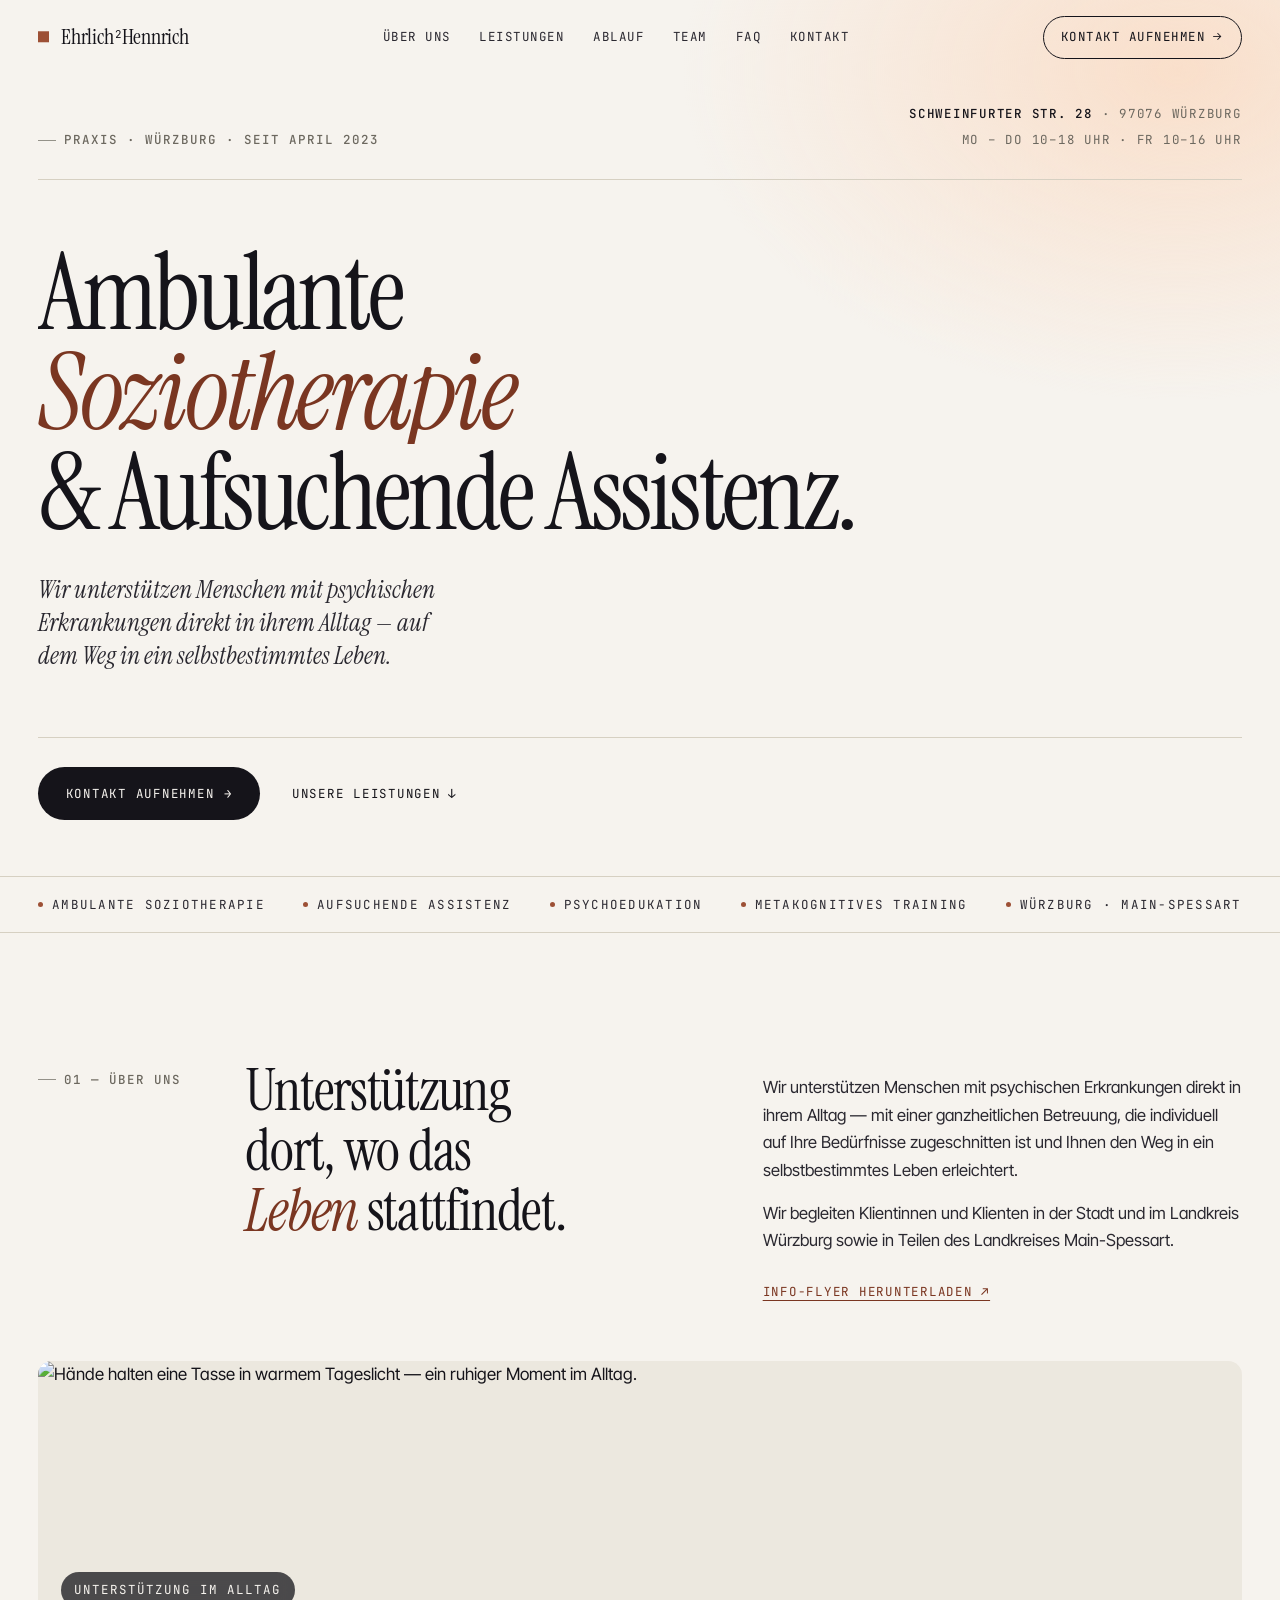
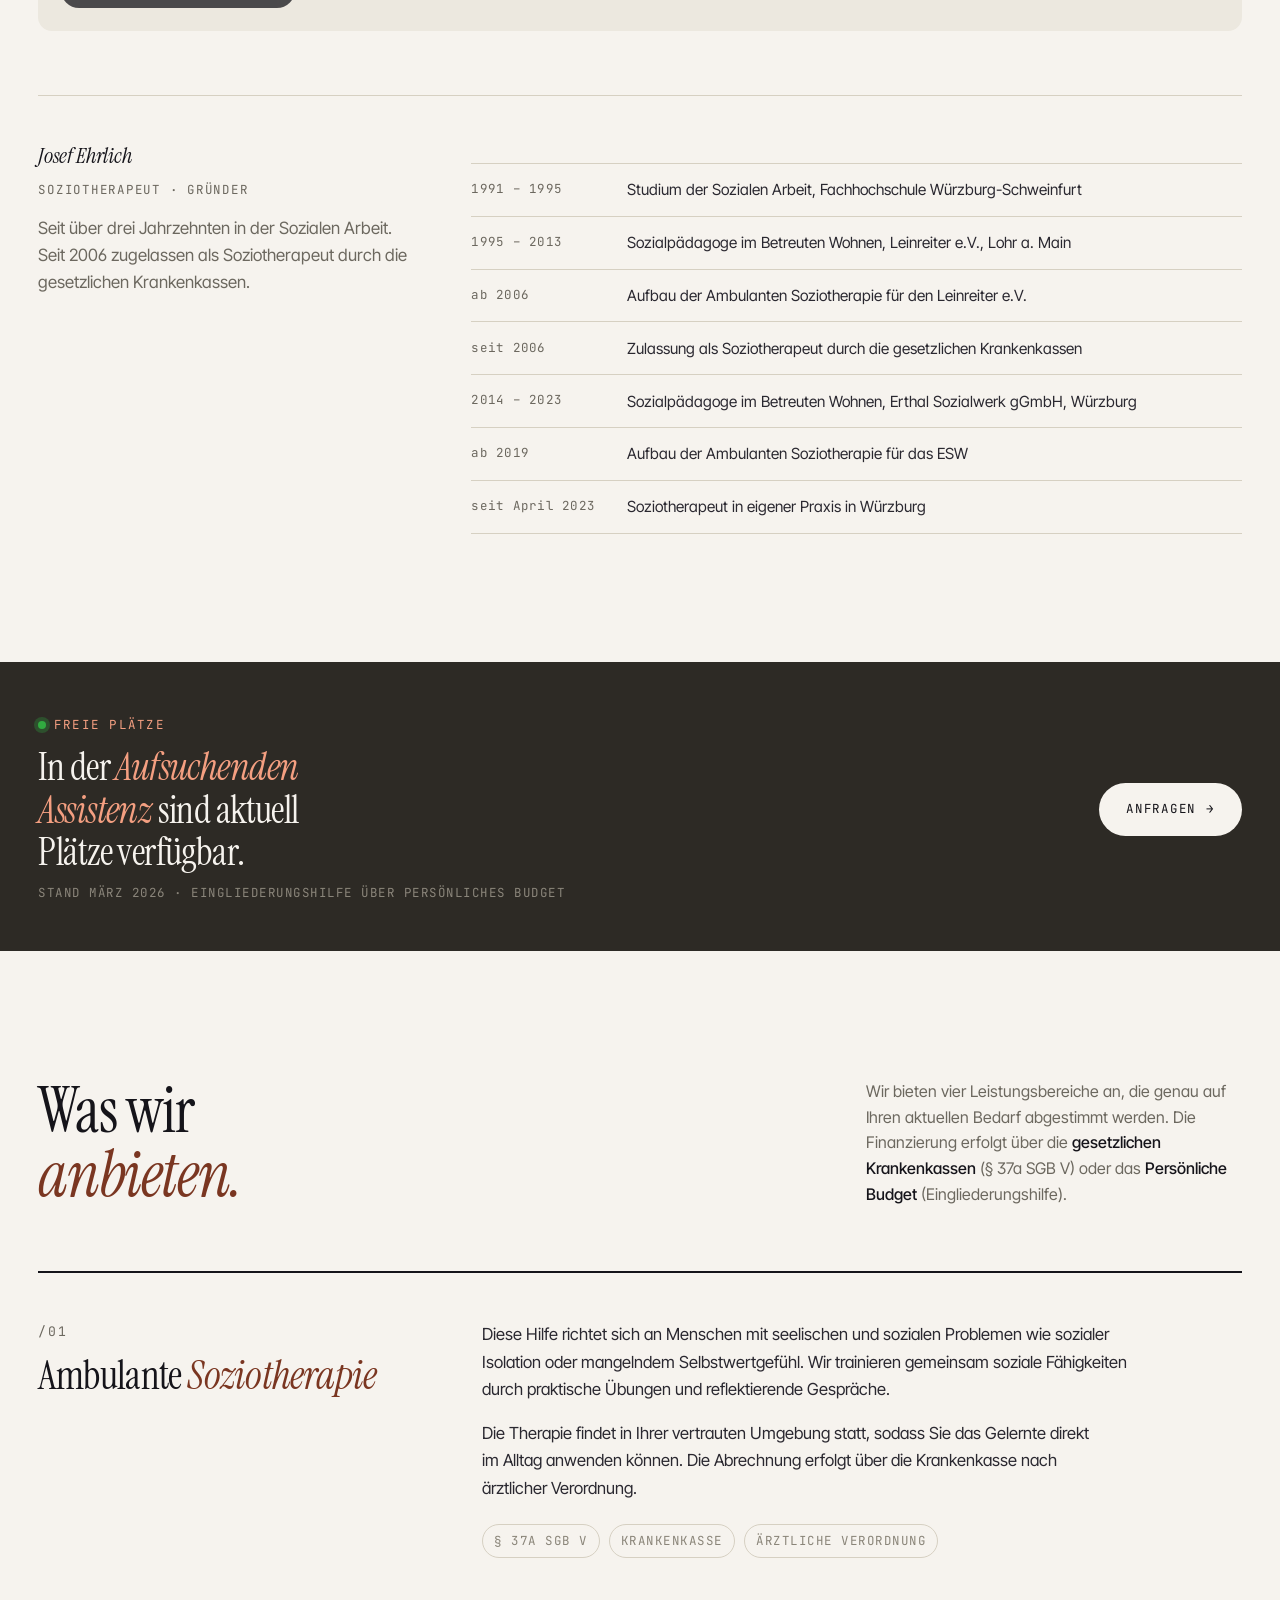
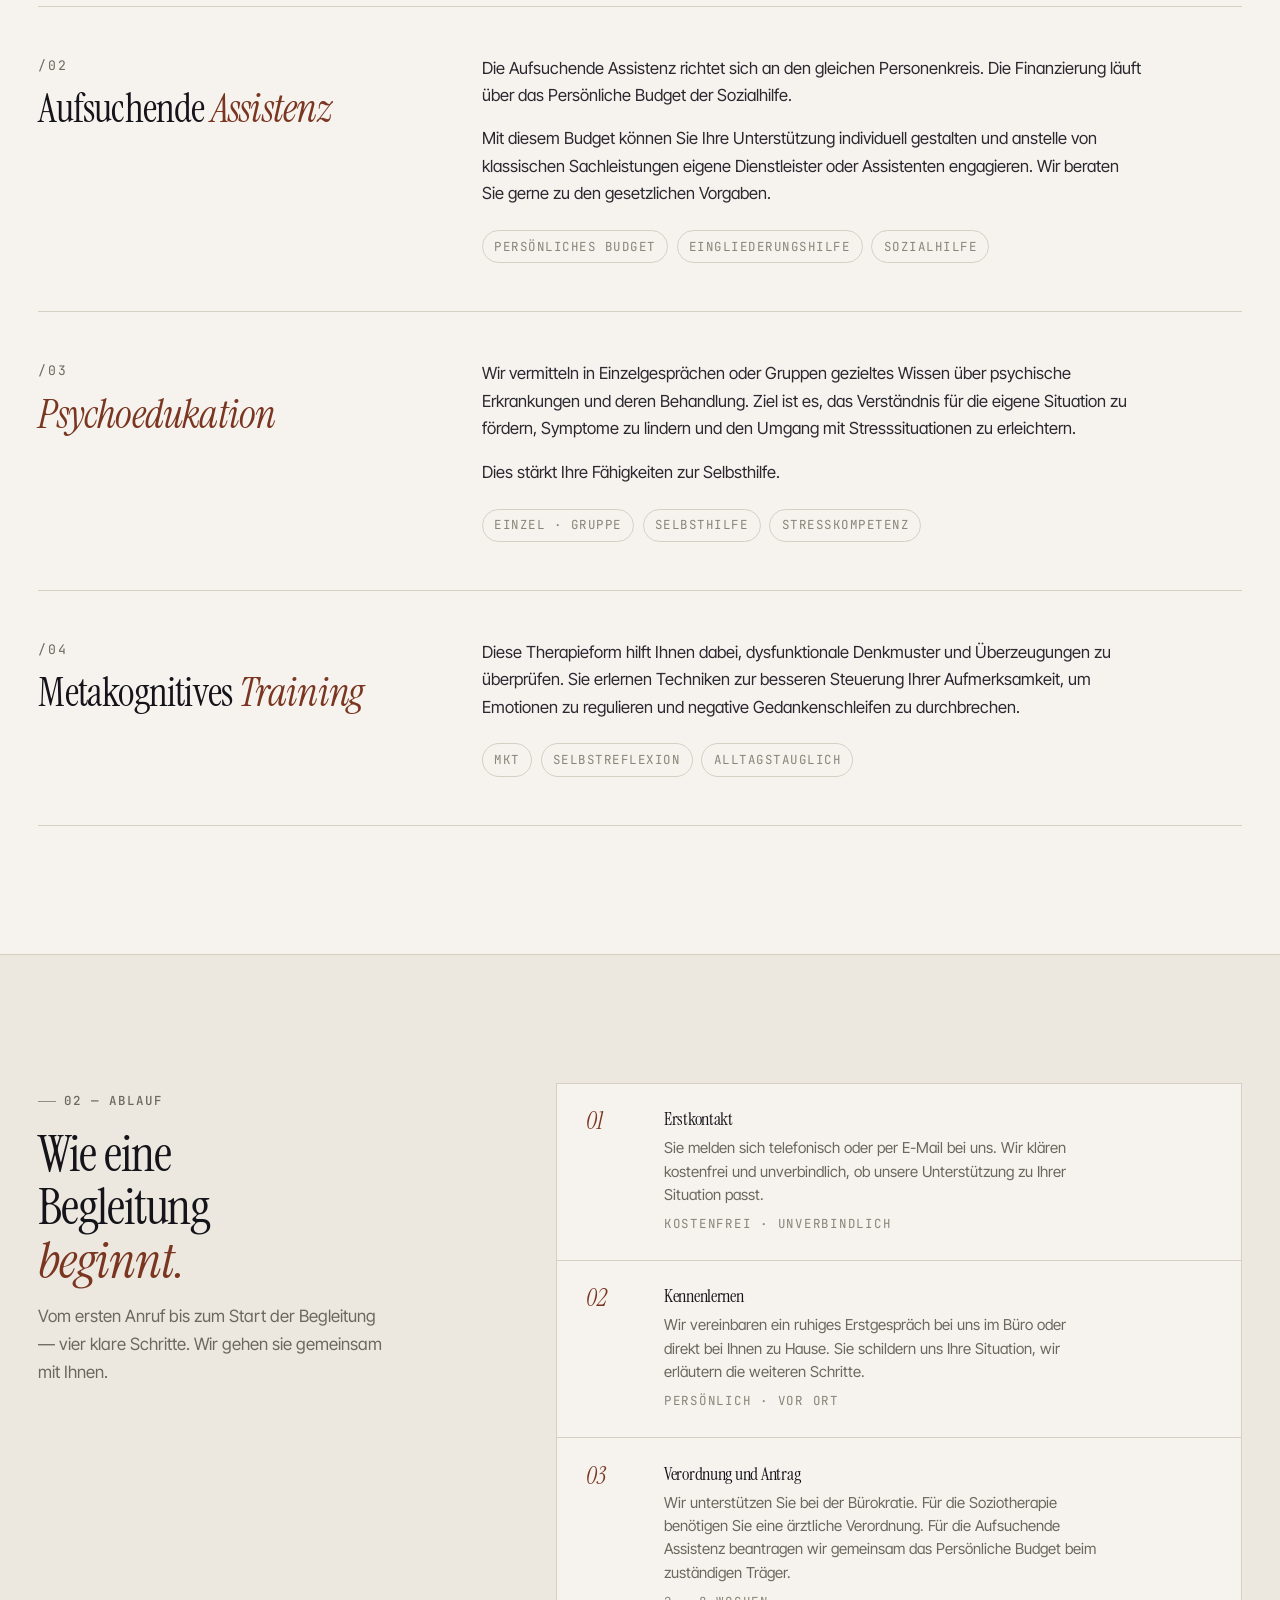
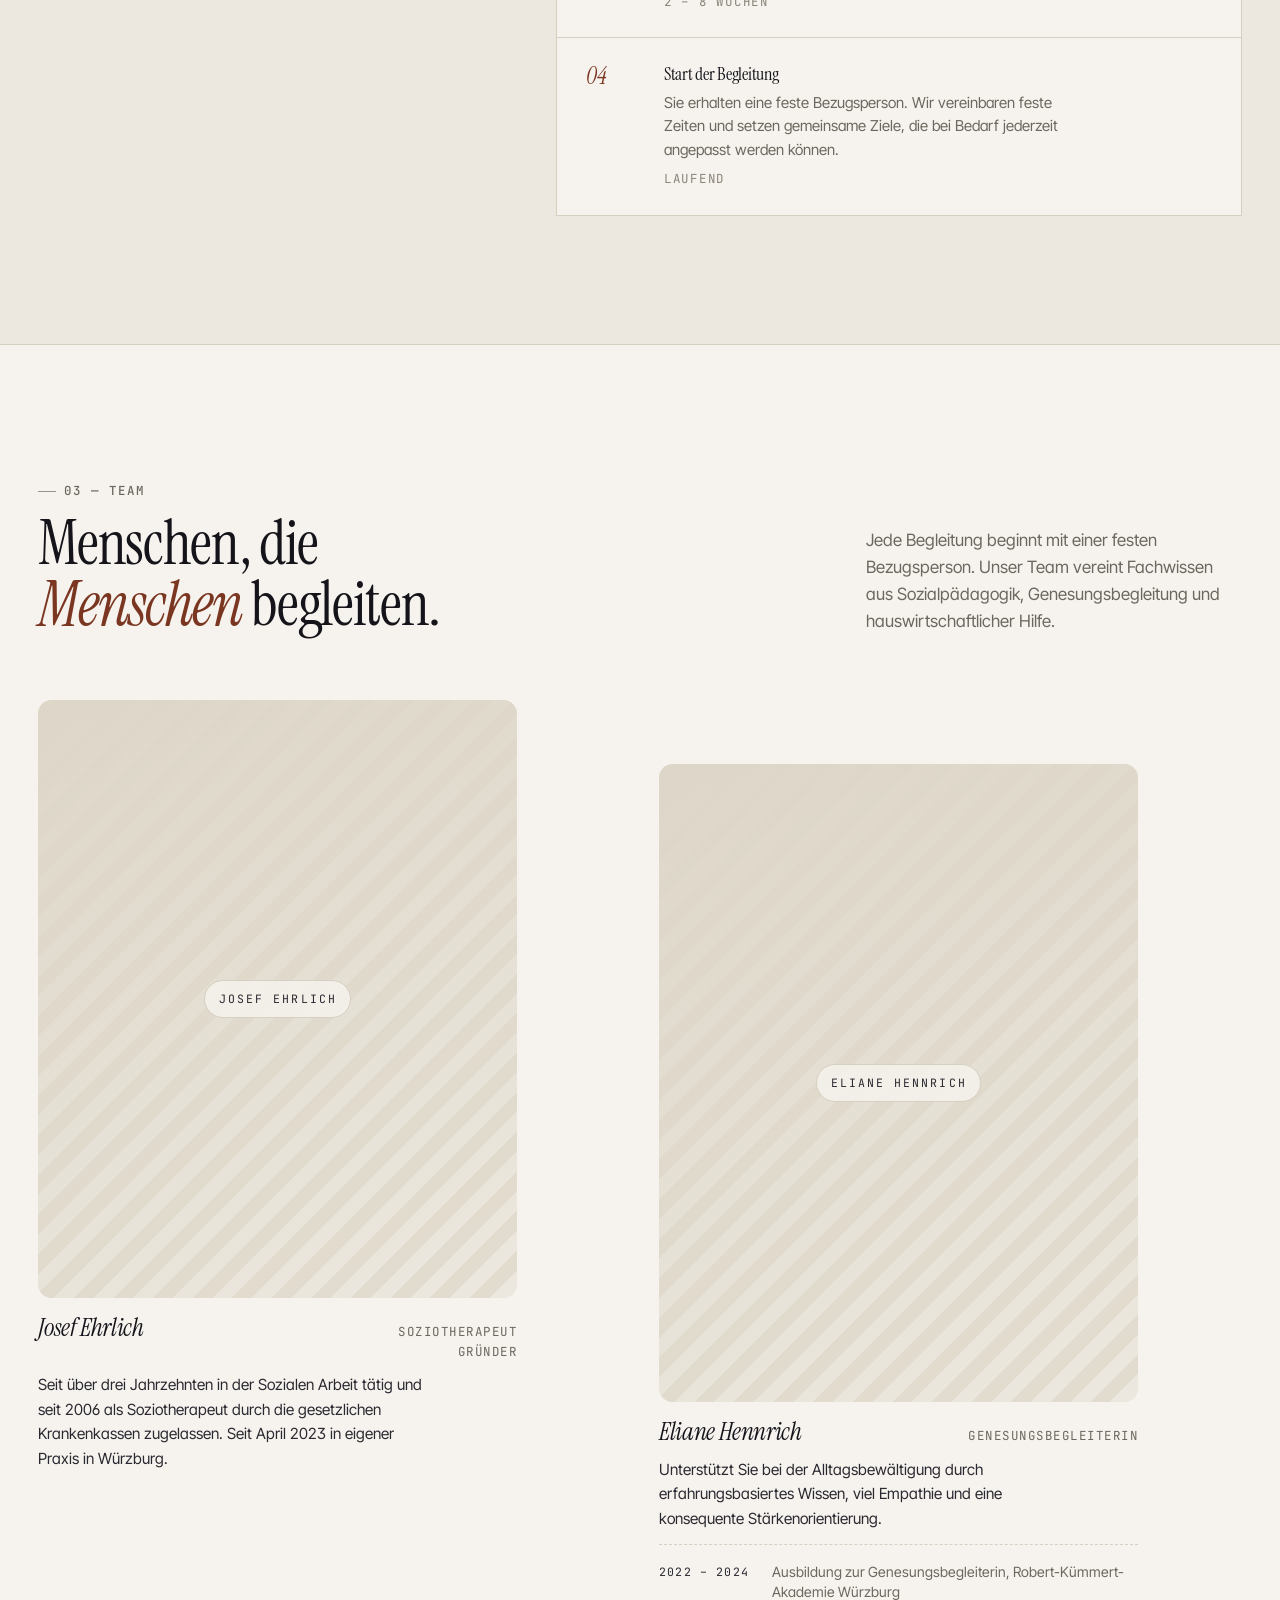
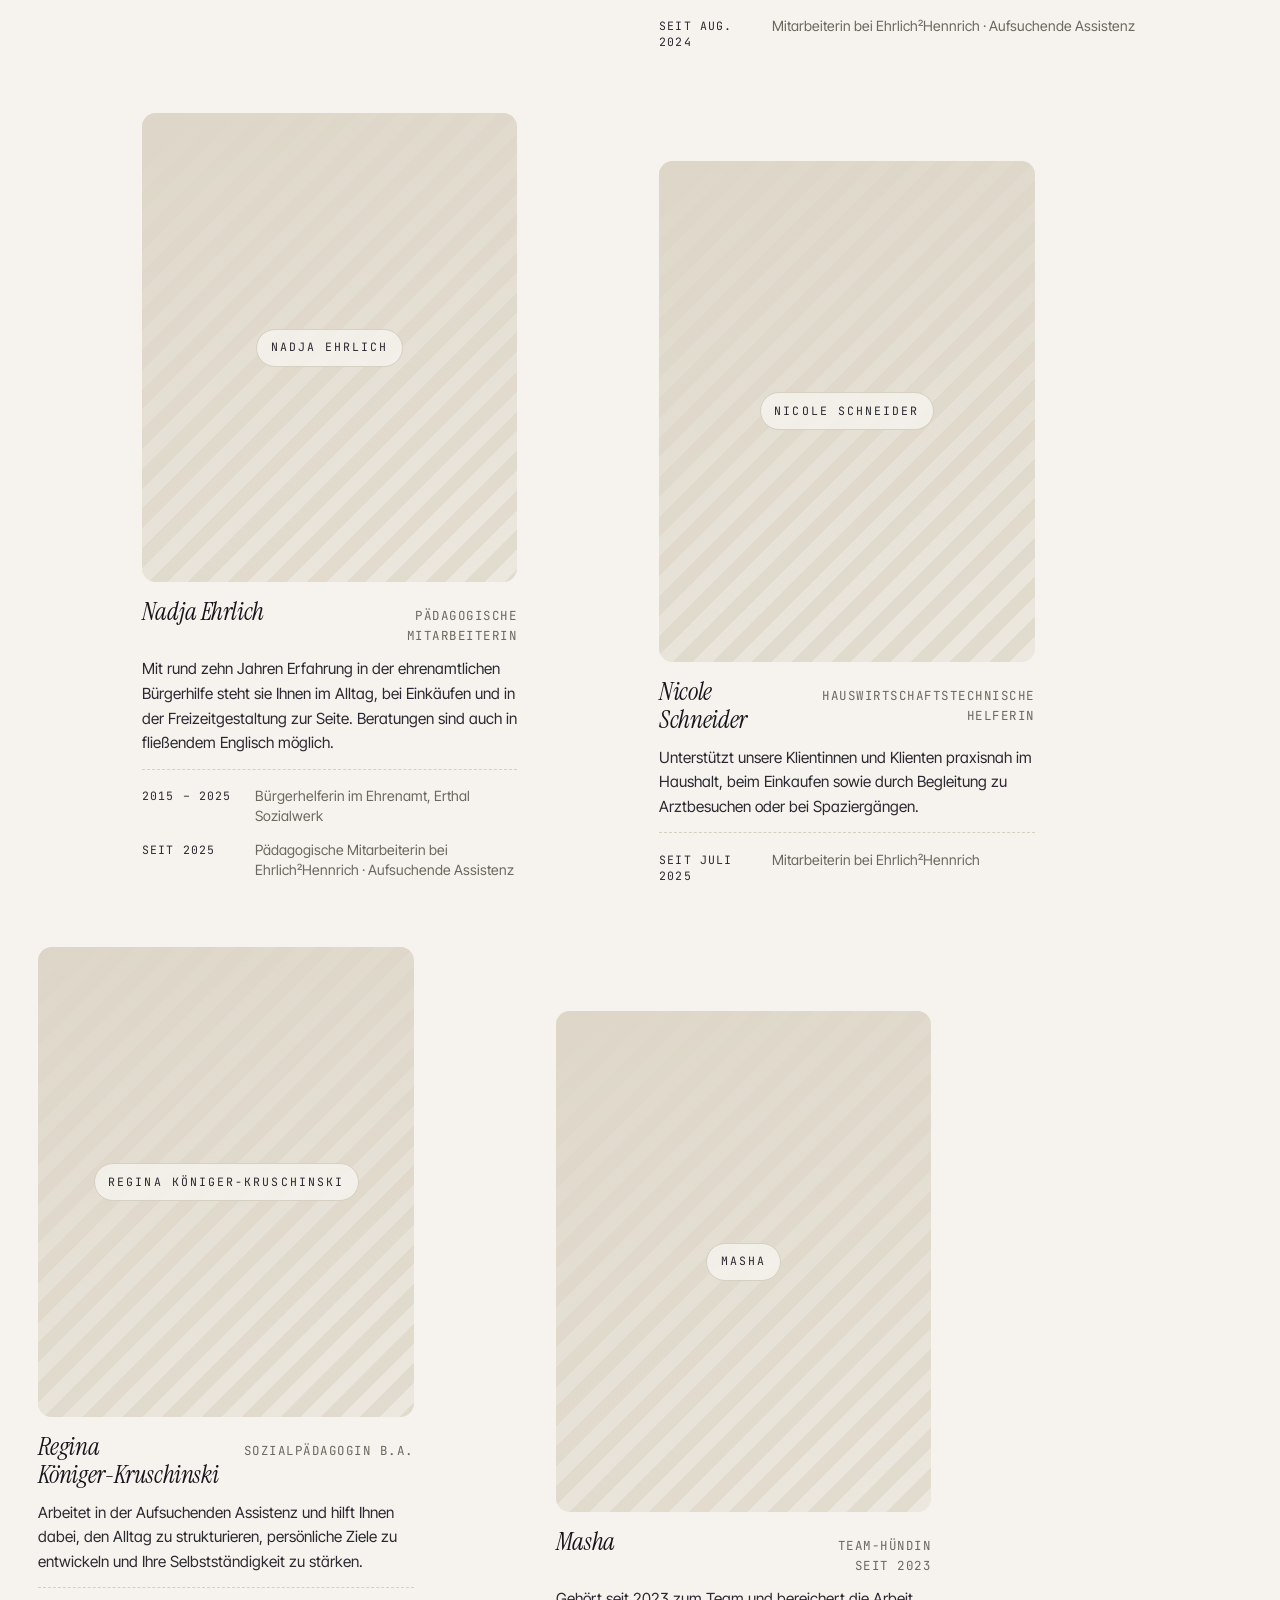
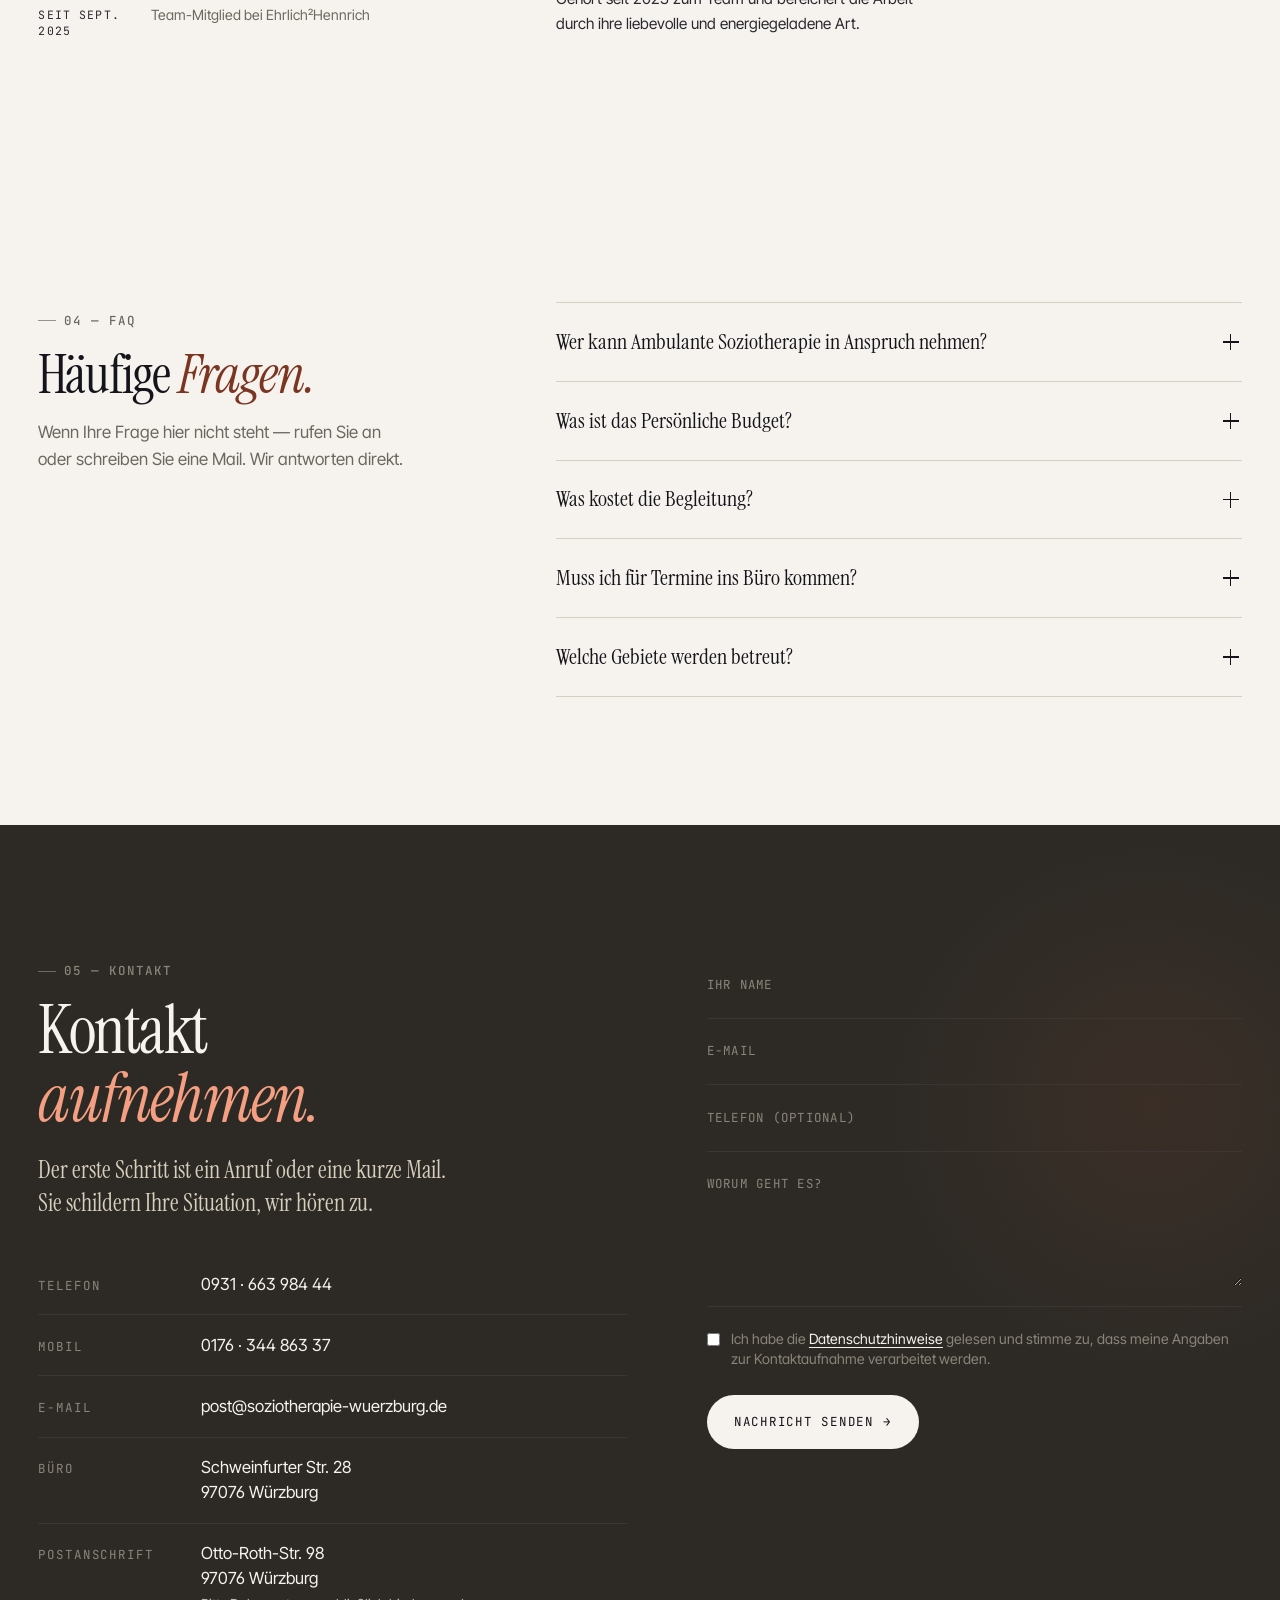
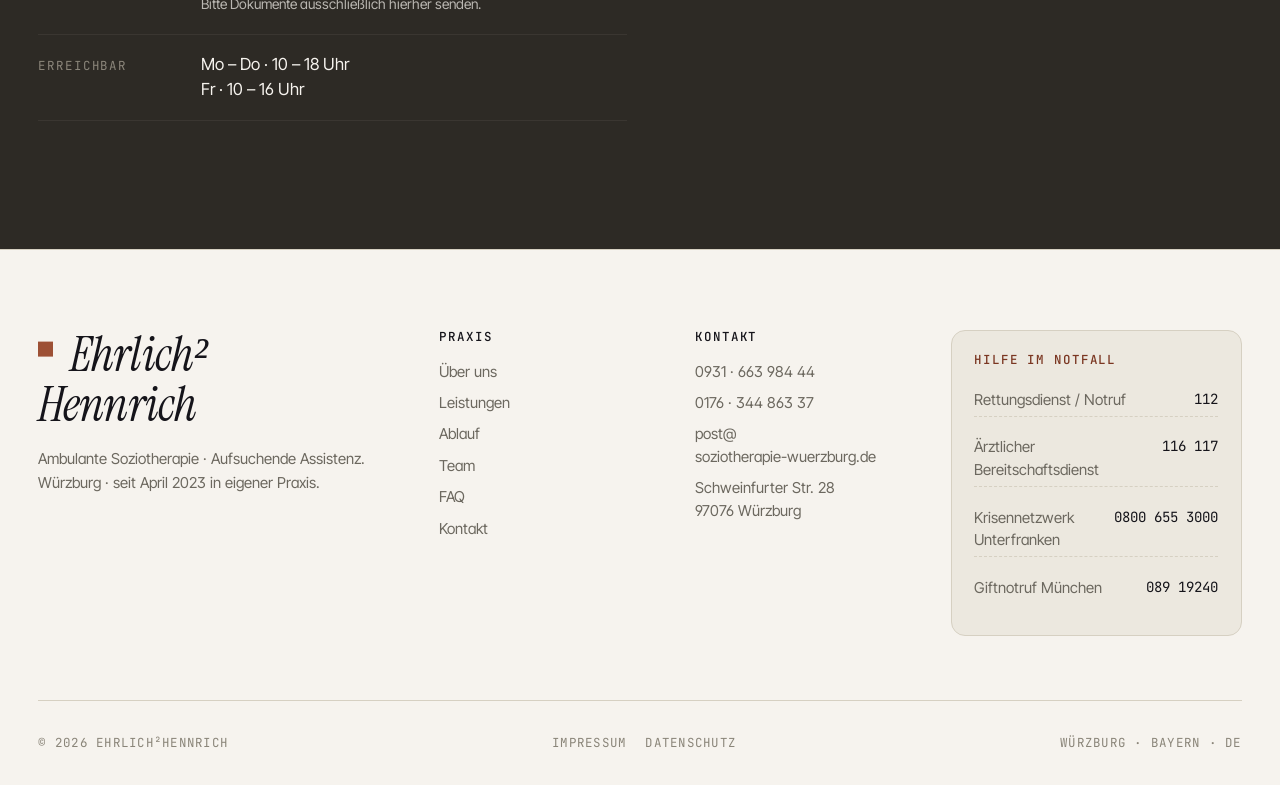
==== commit c99aadfd: "Mobile-Ansicht: Hero aufgeraeumt, Buttons schmaler, Quote-Sektion entfernt - Hero-Infozeile (Adresse" ====
--- a/index.html
+++ b/index.html
@@ -348,19 +348,6 @@
             </div>
           </div>
         </div>
-      </div>
-    </section>
-
-    <!-- ================== QUOTE ================== -->
-    <section class="quote-band" aria-label="Leitsatz">
-      <div class="container">
-        <blockquote class="quote reveal">
-          <span class="mark" aria-hidden="true">“</span>
-          <p>
-            Eine Brücke zurück in ein <em>selbstbestimmtes Leben.</em>
-          </p>
-          <span class="by">— Unser Anliegen</span>
-        </blockquote>
       </div>
     </section>
 
--- a/assets/css/site.css
+++ b/assets/css/site.css
@@ -5,7 +5,7 @@
 
 /* ---------- Reset ---------- */
 *, *::before, *::after { box-sizing: border-box; margin: 0; padding: 0; }
-html { -webkit-text-size-adjust: 100%; scroll-behavior: smooth; }
+html { -webkit-text-size-adjust: 100%; scroll-behavior: smooth; scroll-padding-top: 5rem; }
 img, svg, video { display: block; max-width: 100%; height: auto; }
 button { font: inherit; color: inherit; background: none; border: 0; cursor: pointer; }
 a { color: inherit; text-decoration: none; }
@@ -136,16 +136,26 @@
 .site-header {
   position: fixed; top: 0; left: 0; right: 0; z-index: 100;
   padding: .85rem var(--gutter);
-  transition: padding .35s var(--e-io), background .35s ease, border-color .35s ease;
+  transition: padding .35s var(--e-io), border-color .35s ease;
   border-bottom: 1px solid transparent;
+}
+/* Frosted backdrop sits on a pseudo-element — keeping backdrop-filter off the
+   header itself, so the header does not become the containing block for the
+   position:fixed mobile menu (.nav-links). Otherwise the menu collapses into
+   the header strip instead of covering the viewport. */
+.site-header::before {
+  content: ""; position: absolute; inset: 0; z-index: -1;
   background: color-mix(in oklch, var(--paper) 70%, transparent);
   backdrop-filter: saturate(140%) blur(12px);
   -webkit-backdrop-filter: saturate(140%) blur(12px);
+  transition: background .35s ease;
 }
 .site-header.scrolled {
   padding: .65rem var(--gutter);
+  border-bottom-color: var(--line-soft);
+}
+.site-header.scrolled::before {
   background: color-mix(in oklch, var(--paper) 88%, transparent);
-  border-bottom-color: var(--line-soft);
 }
 .nav {
   display: flex;
@@ -184,10 +194,16 @@
   letter-spacing: 0.12em;
   text-transform: uppercase;
   transform: translateY(-100%);
-  transition: transform .55s var(--e-io);
+  visibility: hidden;
+  pointer-events: none;
+  transition: transform .55s var(--e-io), visibility .55s var(--e-io);
   z-index: 90;
 }
-.nav-links.open { transform: translateY(0); }
+.nav-links.open {
+  transform: translateY(0);
+  visibility: visible;
+  pointer-events: auto;
+}
 .nav-links a { padding: .5rem 0; position: relative; }
 .nav-links a.active { color: oklch(0.78 0.11 40); }
 
@@ -212,9 +228,10 @@
 .burger[aria-expanded="true"] span:nth-child(3) { bottom: 50%; transform: rotate(-45deg); }
 
 @media (min-width: 900px) {
-  .site-header { padding: 1rem var(--gutter); background: transparent; backdrop-filter: none; -webkit-backdrop-filter: none; }
-  .site-header.scrolled {
-    padding: .7rem var(--gutter);
+  .site-header { padding: 1rem var(--gutter); }
+  .site-header::before { background: transparent; backdrop-filter: none; -webkit-backdrop-filter: none; }
+  .site-header.scrolled { padding: .7rem var(--gutter); }
+  .site-header.scrolled::before {
     background: color-mix(in oklch, var(--paper) 80%, transparent);
     backdrop-filter: saturate(140%) blur(14px);
     -webkit-backdrop-filter: saturate(140%) blur(14px);
@@ -237,6 +254,8 @@
     font-size: var(--fs-xs);
     transform: none;
     transition: none;
+    visibility: visible;
+    pointer-events: auto;
   }
   .nav-links a { padding: .4rem 0; transition: opacity .25s; }
   .nav-links a::after {
@@ -392,9 +411,9 @@
   display: flex;
   flex-direction: column;
   gap: 1rem;
-  align-items: stretch;
-}
-.hero-foot .btn { width: 100%; justify-content: space-between; }
+  align-items: flex-start;
+}
+.hero-foot .btn { width: auto; }
 .hero-foot .btn-link {
   font-family: var(--f-mono);
   font-size: var(--fs-xs);
@@ -423,8 +442,10 @@
   .hero-foot { padding-top: 1.8rem; }
 }
 
+/* Info-Zeile (Adresse/Zeiten) auf dem Handy ausblenden —
+   steht ohnehin in der Kontakt-Sektion und im Footer. */
 .hero-top {
-  display: flex;
+  display: none;
   flex-direction: column;
   gap: 1rem;
   padding-bottom: 1.4rem;
@@ -556,6 +577,7 @@
 
 @media (min-width: 640px) {
   .hero-top {
+    display: flex;
     flex-direction: row;
     justify-content: space-between;
     align-items: flex-end;
@@ -1022,33 +1044,6 @@
   .feature-image .caption { left: 1.4rem; bottom: 1.4rem; }
 }
 
-/* Quote band with background image */
-.quote-band {
-  position: relative;
-  overflow: hidden;
-  isolation: isolate;
-}
-.quote-band .bg-image {
-  position: absolute; inset: 0;
-  z-index: -1;
-  overflow: hidden;
-}
-.quote-band .bg-image > img {
-  width: 100%; height: 100%;
-  object-fit: cover;
-  opacity: .22;
-}
-.quote-band .bg-image::after {
-  content: "";
-  position: absolute; inset: 0;
-  background:
-    linear-gradient(180deg,
-      var(--paper) 0%,
-      color-mix(in oklch, var(--paper) 50%, transparent) 25%,
-      color-mix(in oklch, var(--paper) 50%, transparent) 75%,
-      var(--paper) 100%);
-}
-
 /* Service detail image (small accent) */
 .service-image {
   display: block;
@@ -1142,39 +1137,6 @@
   .process .steps    { grid-column: 6 / -1; }
   .process .col-head h2 { font-size: clamp(2rem, 1.4rem + 2.6vw, 3.2rem); max-width: 12ch; }
   .step { padding: 1.6rem 1.8rem; grid-template-columns: 56px 1fr; gap: 1.4rem; }
-}
-
-/* =====================================================
-   QUOTE
-   ===================================================== */
-.quote-band { padding: var(--section) 0; }
-.quote {
-  max-width: 28ch; margin: 0 auto;
-  text-align: center;
-}
-.quote .mark {
-  font-family: var(--f-display);
-  font-size: 3.5rem; line-height: 0;
-  color: var(--accent);
-  display: inline-block;
-  margin-bottom: 1.2rem;
-}
-.quote p {
-  font-family: var(--f-display);
-  font-size: clamp(1.5rem, 1.1rem + 2.4vw, 2.8rem);
-  font-weight: 400;
-  font-style: italic;
-  line-height: 1.2;
-  letter-spacing: -0.012em;
-  max-width: unset;
-  margin: 0 auto 1.4rem;
-}
-.quote .by {
-  font-family: var(--f-mono);
-  font-size: var(--fs-xs);
-  letter-spacing: 0.18em;
-  text-transform: uppercase;
-  color: var(--muted);
 }
 
 /* =====================================================
@@ -1449,7 +1411,7 @@
   color: var(--paper);
   transform-origin: left;
 }
-.contact form .btn-light { margin-top: 1.6rem; width: 100%; justify-content: space-between; }
+.contact form .btn-light { margin-top: 1.6rem; width: auto; }
 
 .consent {
   margin-top: 1.4rem;
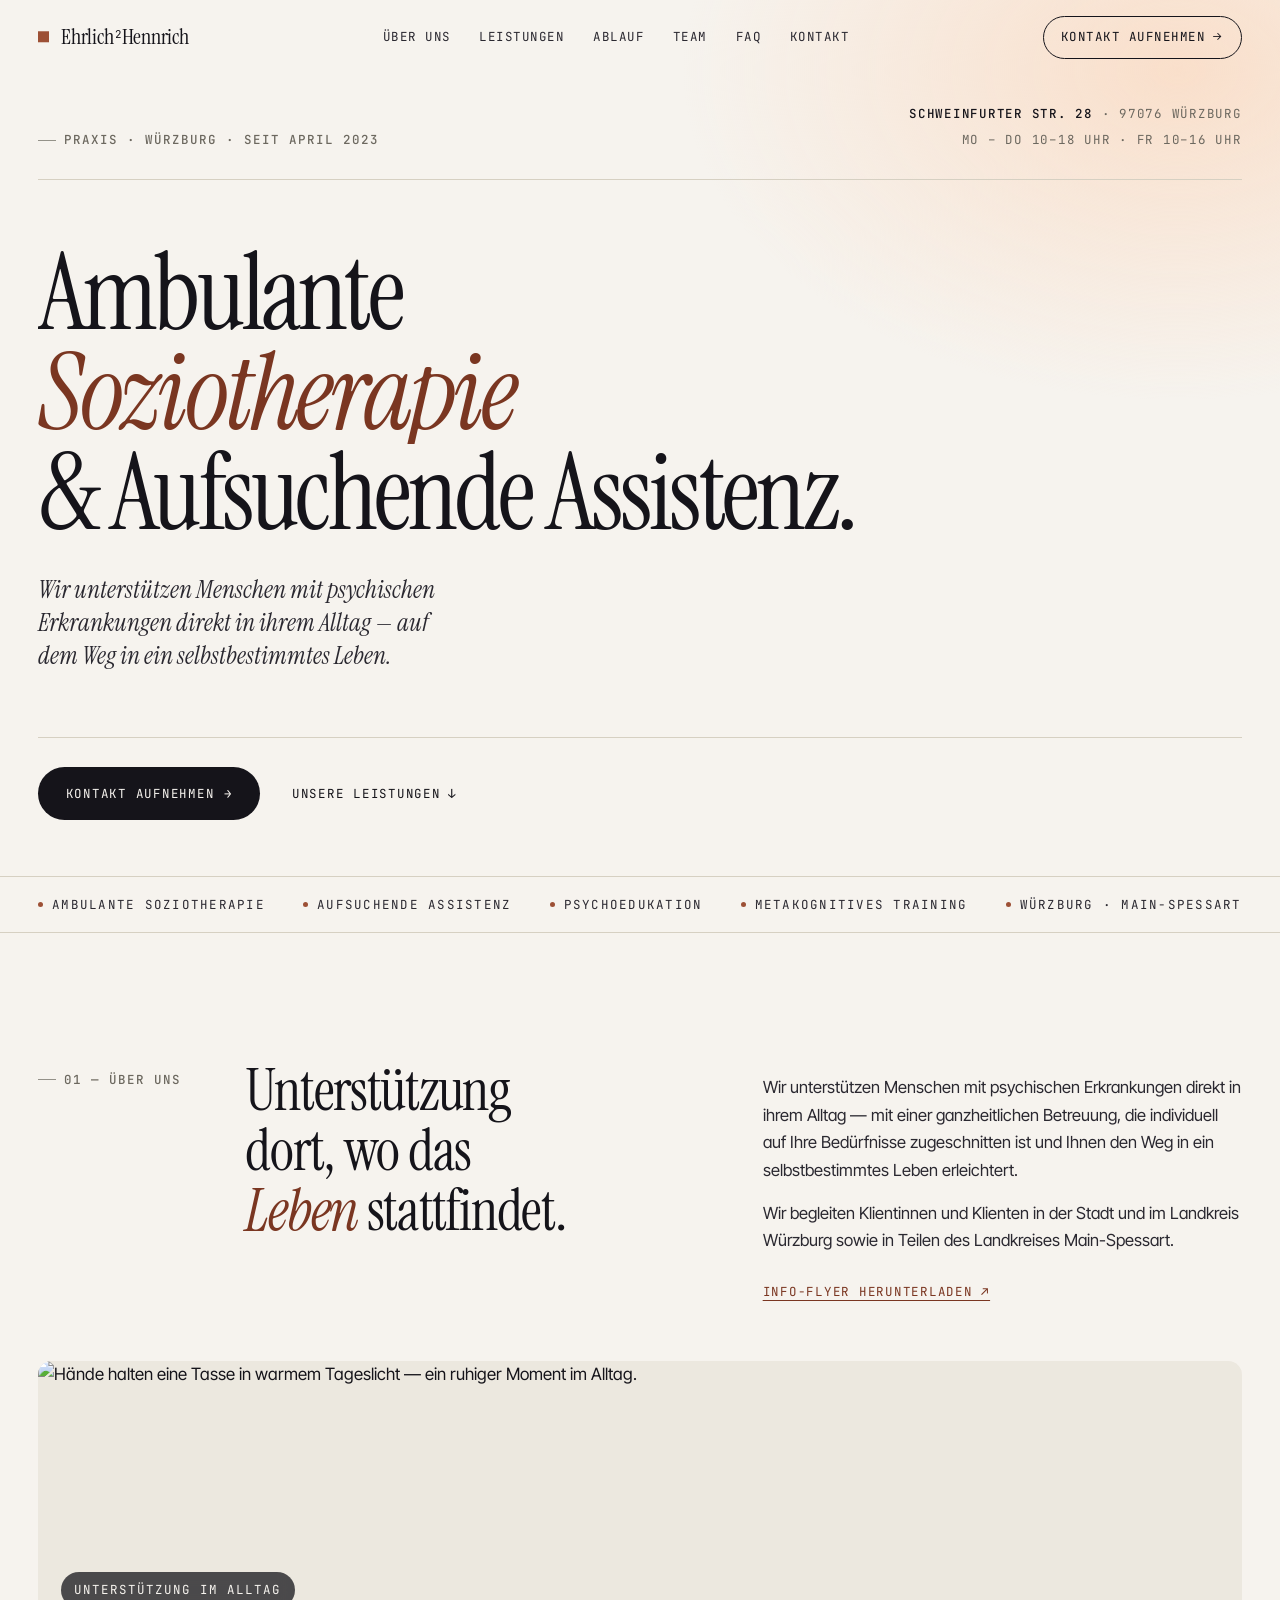
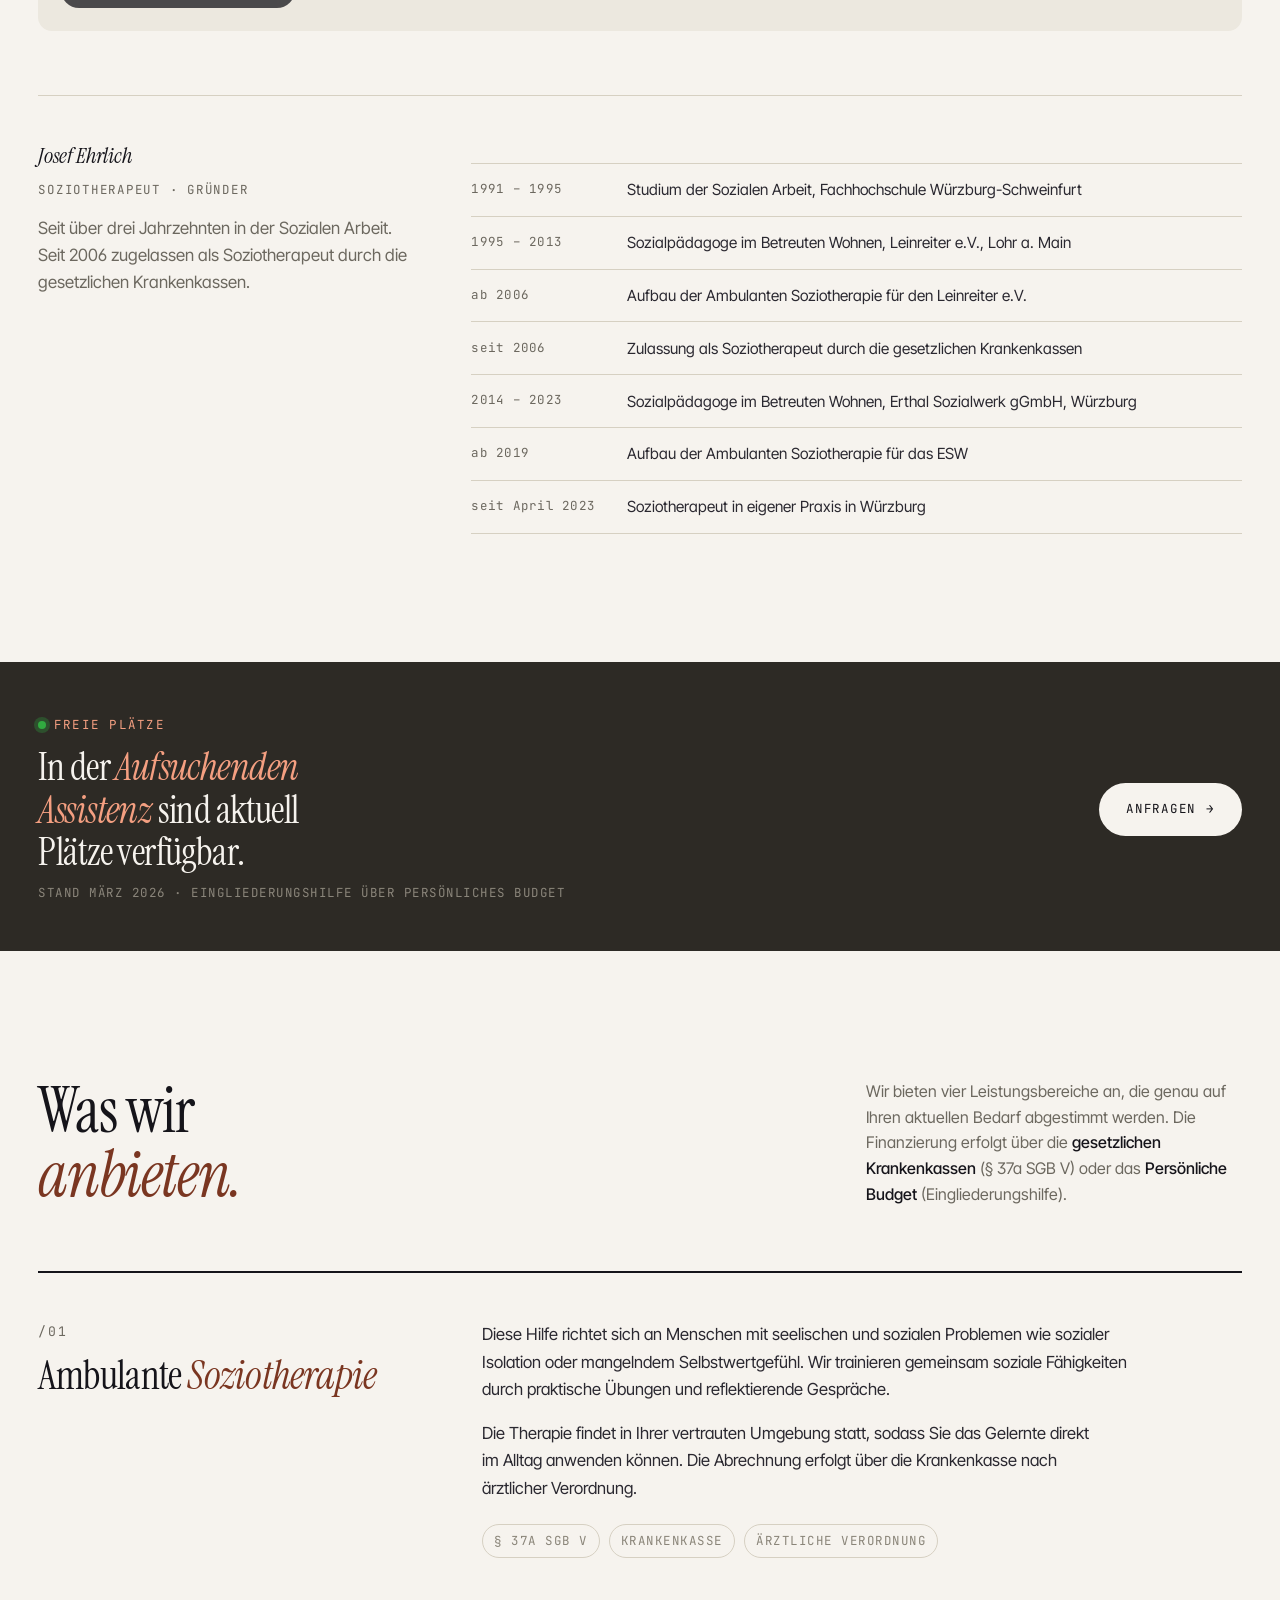
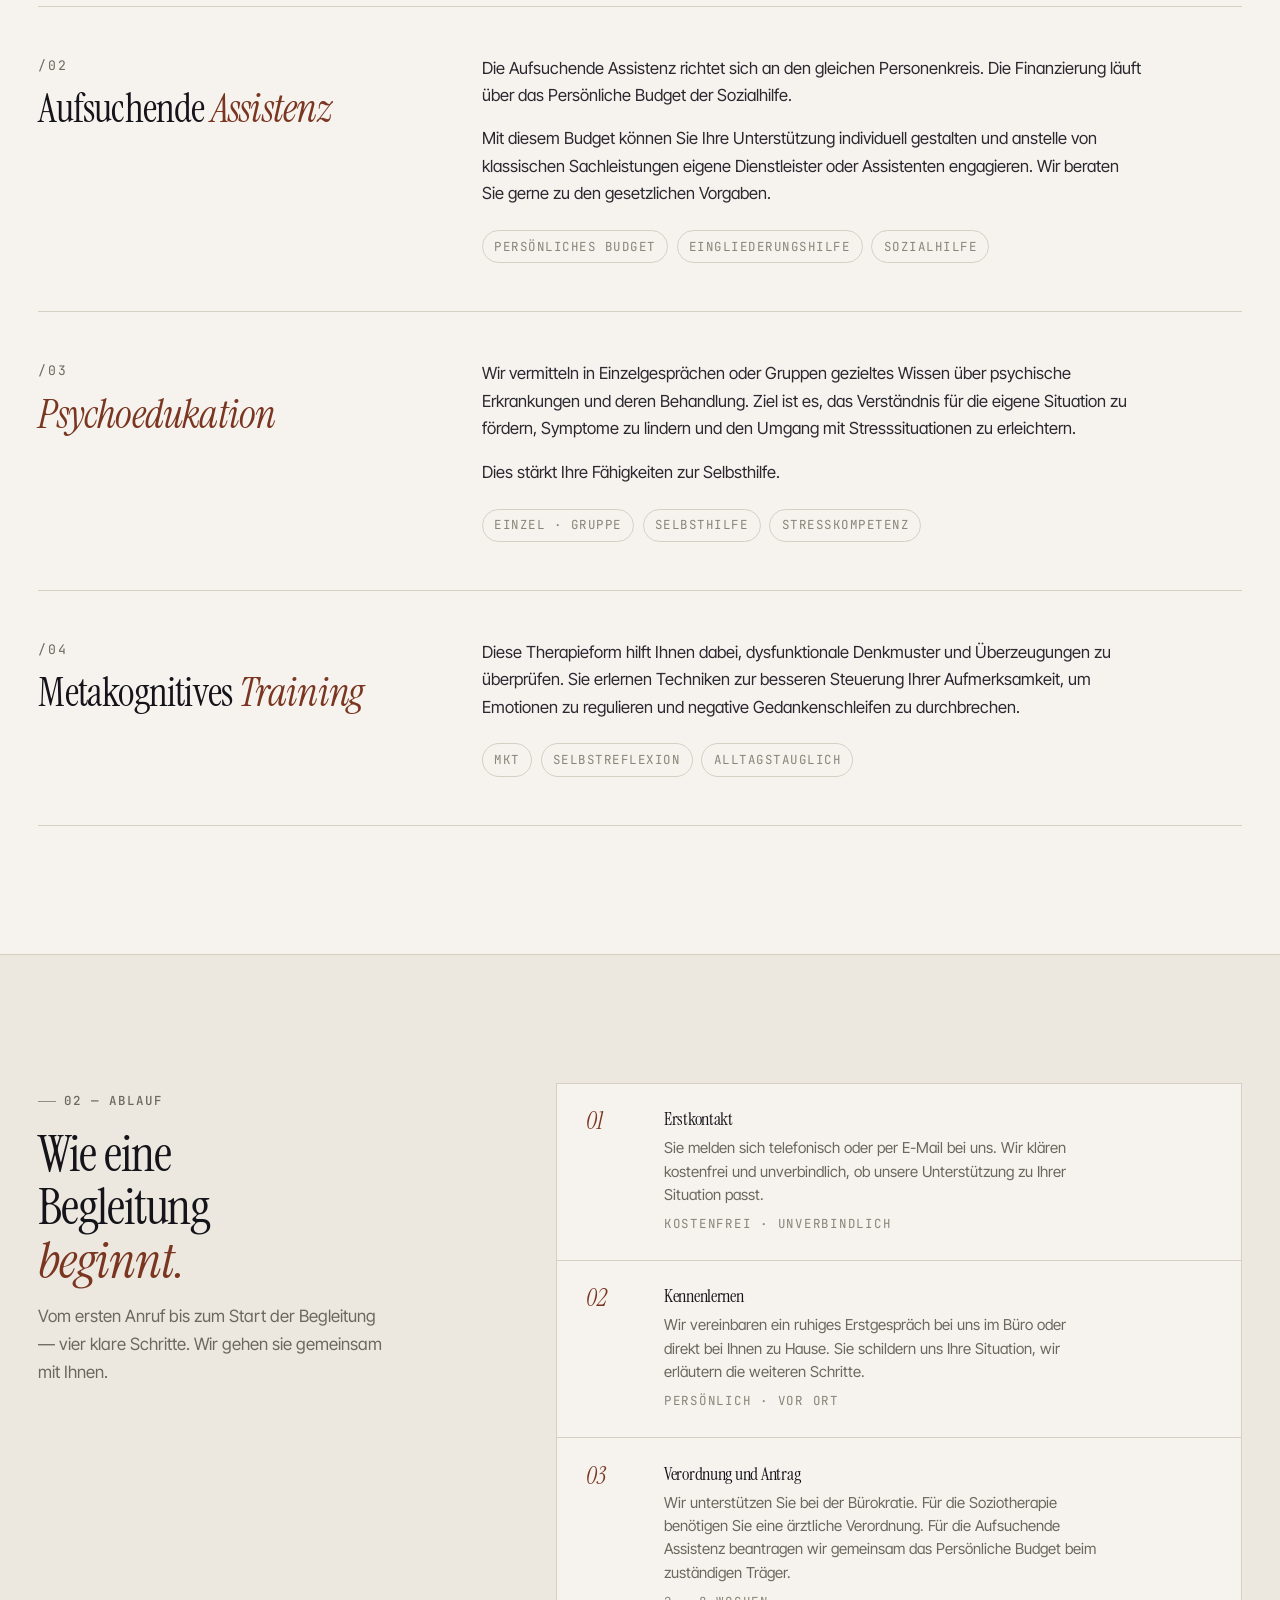
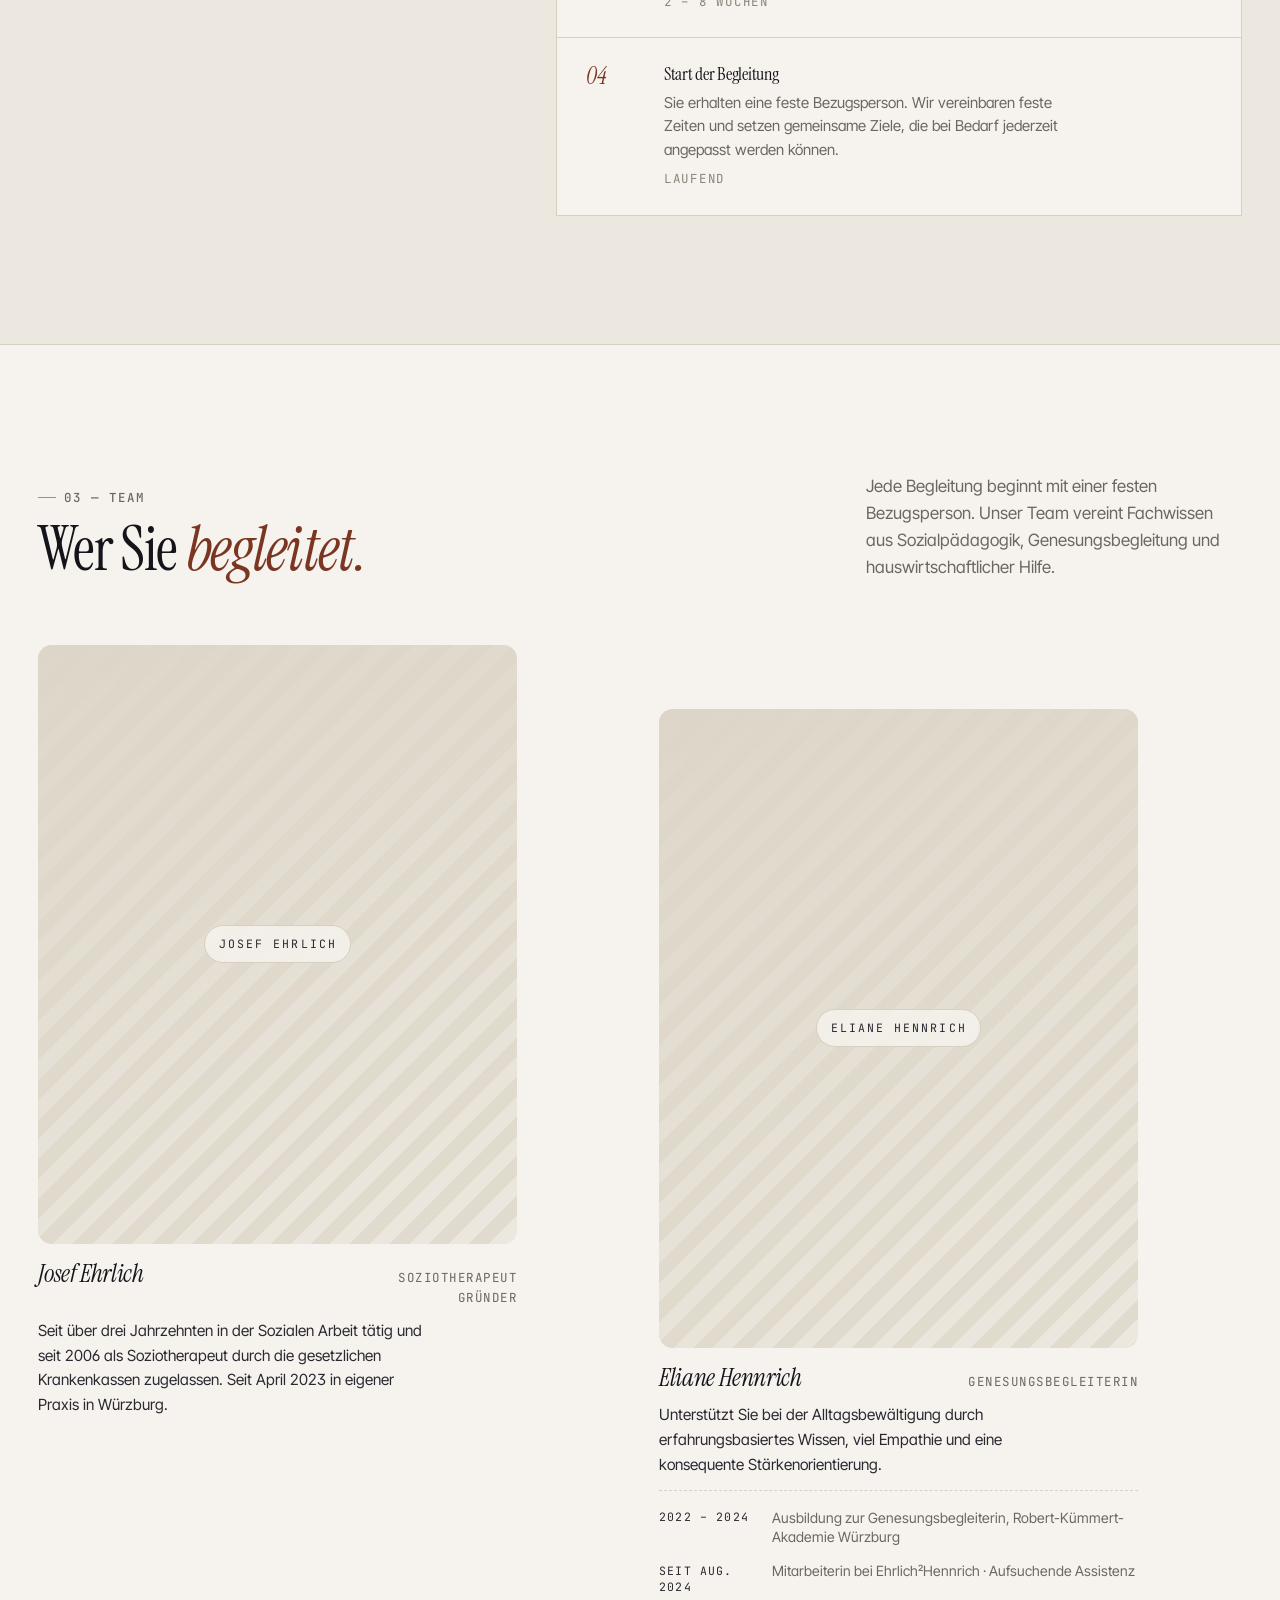
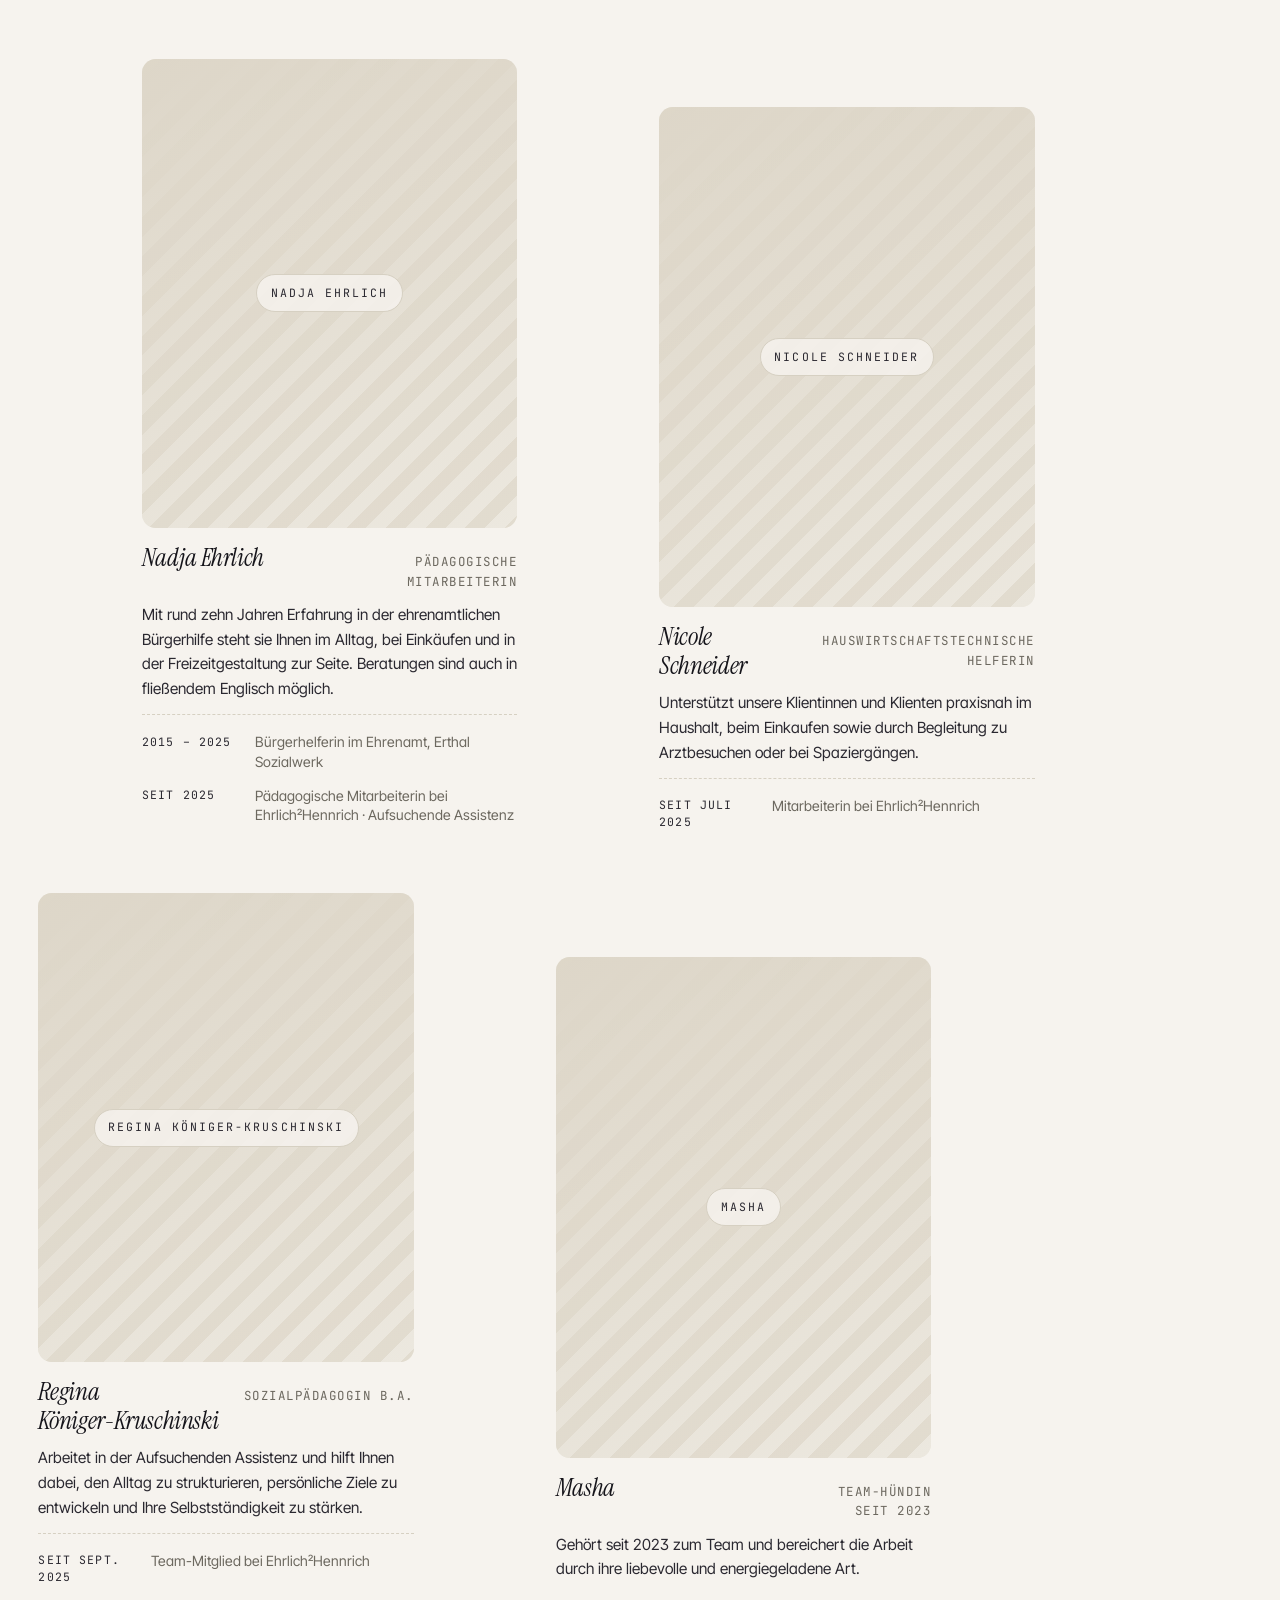
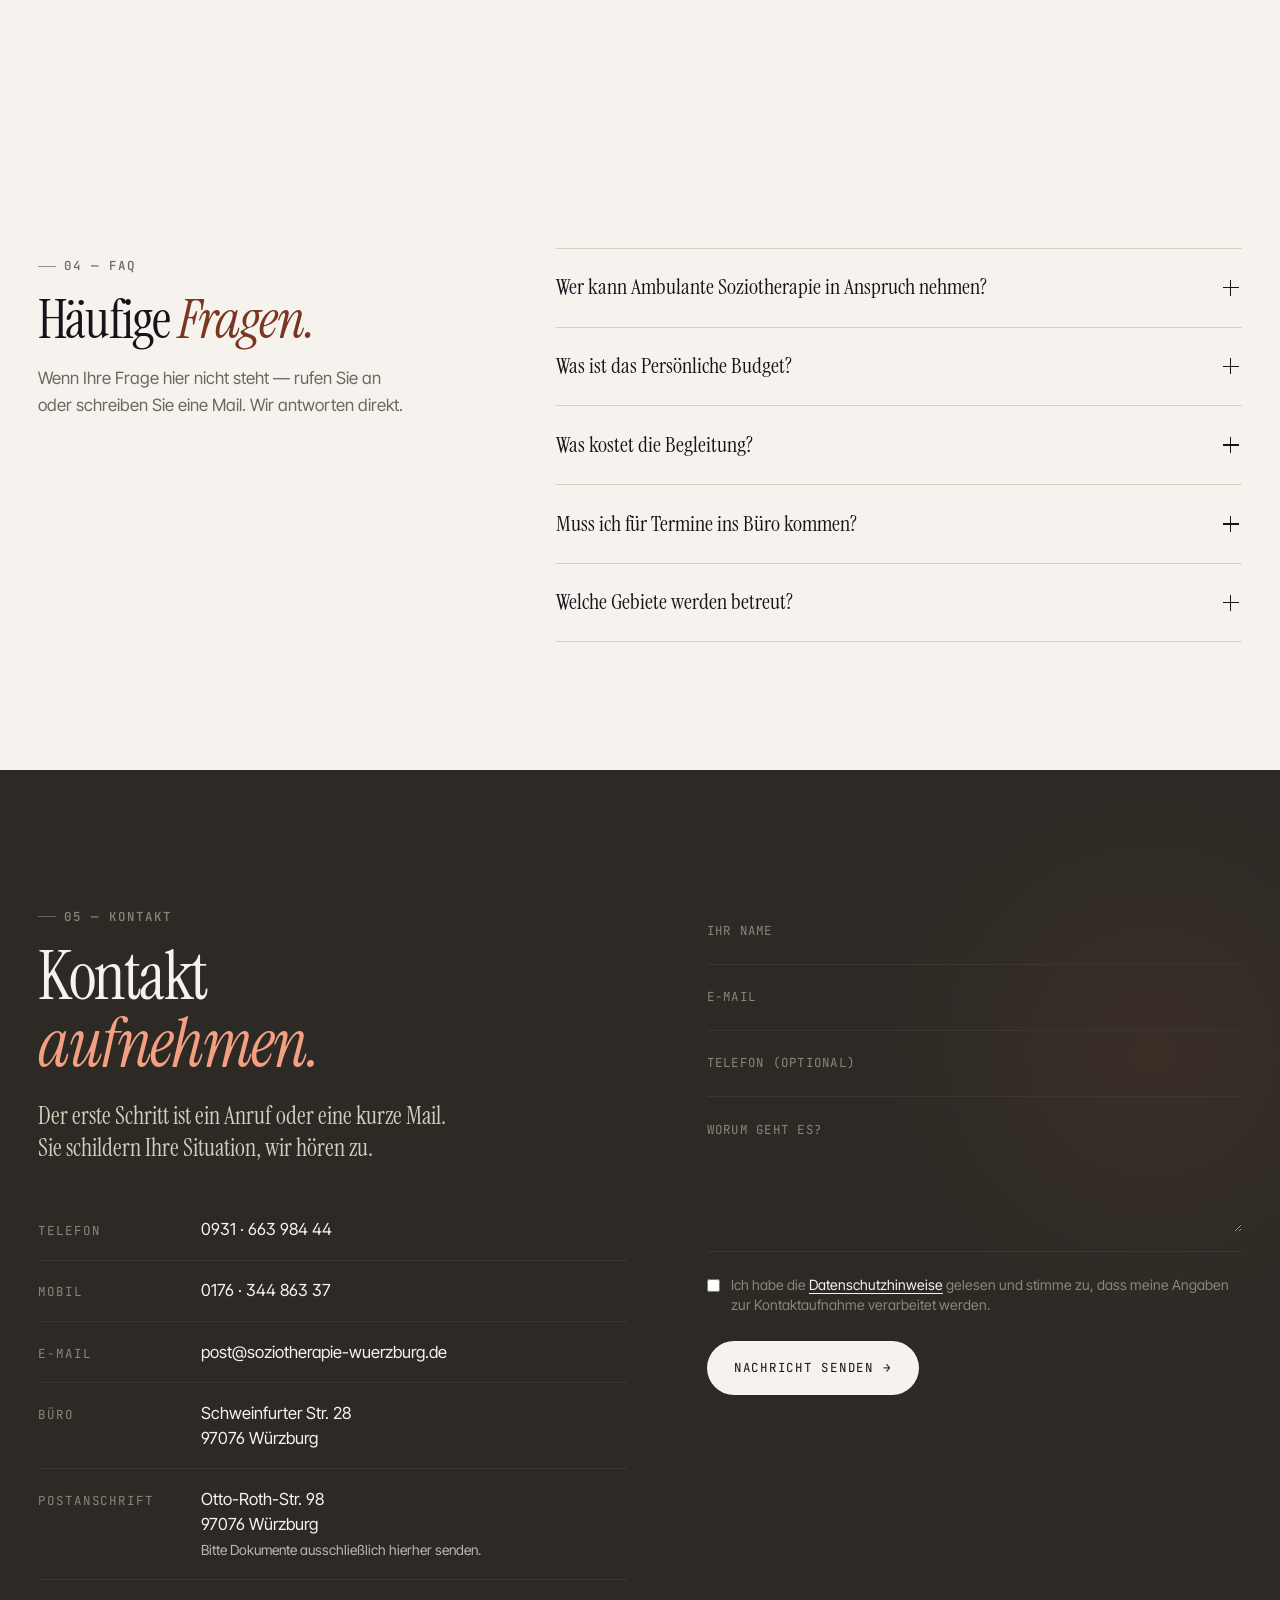
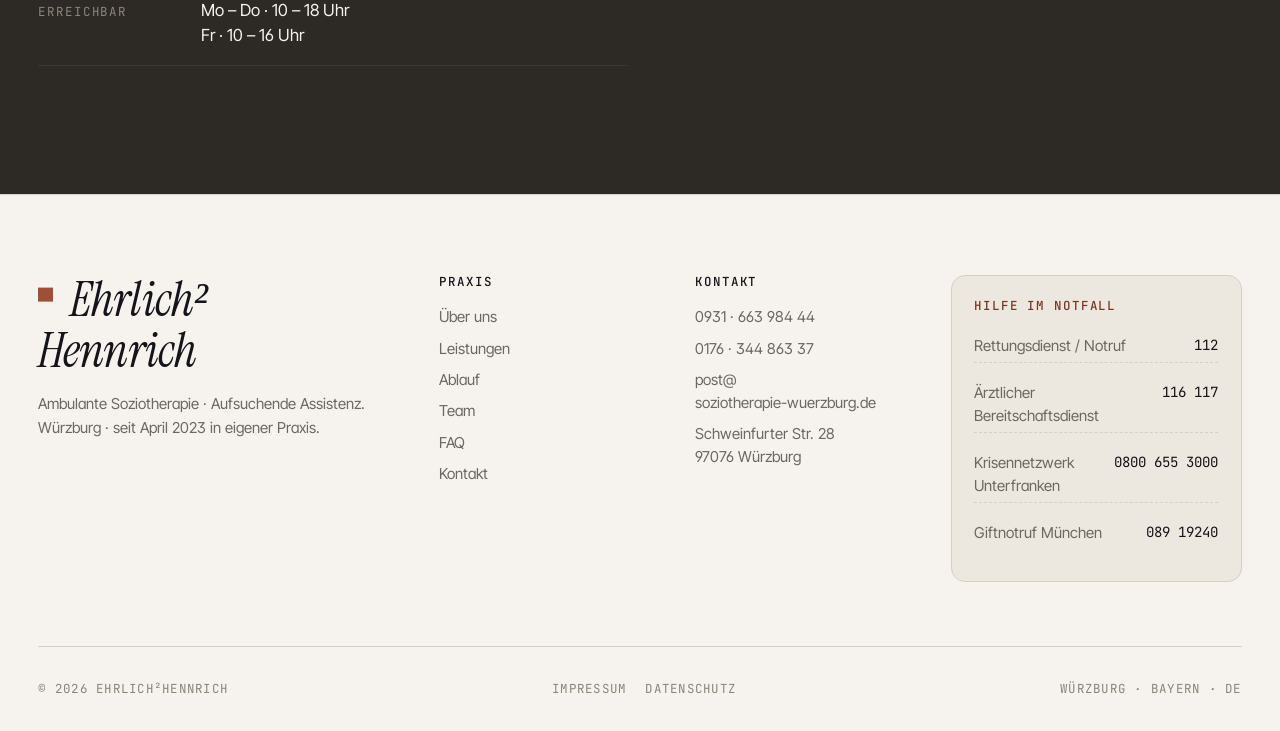
==== commit 19b9e920: "Hero-Schrift auf schmalen Handys kleiner + Team-Ueberschrift - Hero-h1 auf Viewports <640px kleiner " ====
--- a/index.html
+++ b/index.html
@@ -358,7 +358,7 @@
           <div class="left">
             <span class="eyebrow">03 — Team</span>
             <h2 class="reveal">
-              Menschen, die<br /><em>Menschen</em> begleiten.
+              Wer Sie <em>begleitet.</em>
             </h2>
           </div>
           <div class="right reveal d1">
--- a/assets/css/site.css
+++ b/assets/css/site.css
@@ -482,6 +482,11 @@
   letter-spacing: -0.035em;
   font-weight: 400;
 }
+/* Auf schmalen Handys etwas kleiner skalieren, damit die laengste
+   Zeile ("& Aufsuchende Assistenz.") nicht ueber den Rand laeuft. */
+@media (max-width: 639px) {
+  .hero h1 { font-size: clamp(1.95rem, 1.1rem + 5.5vw, 3.3rem); }
+}
 .hero h1 em { color: var(--accent-ink); font-style: italic; }
 .hero h1 .ln { display: block; overflow: hidden; }
 .hero h1 .ln > span {
